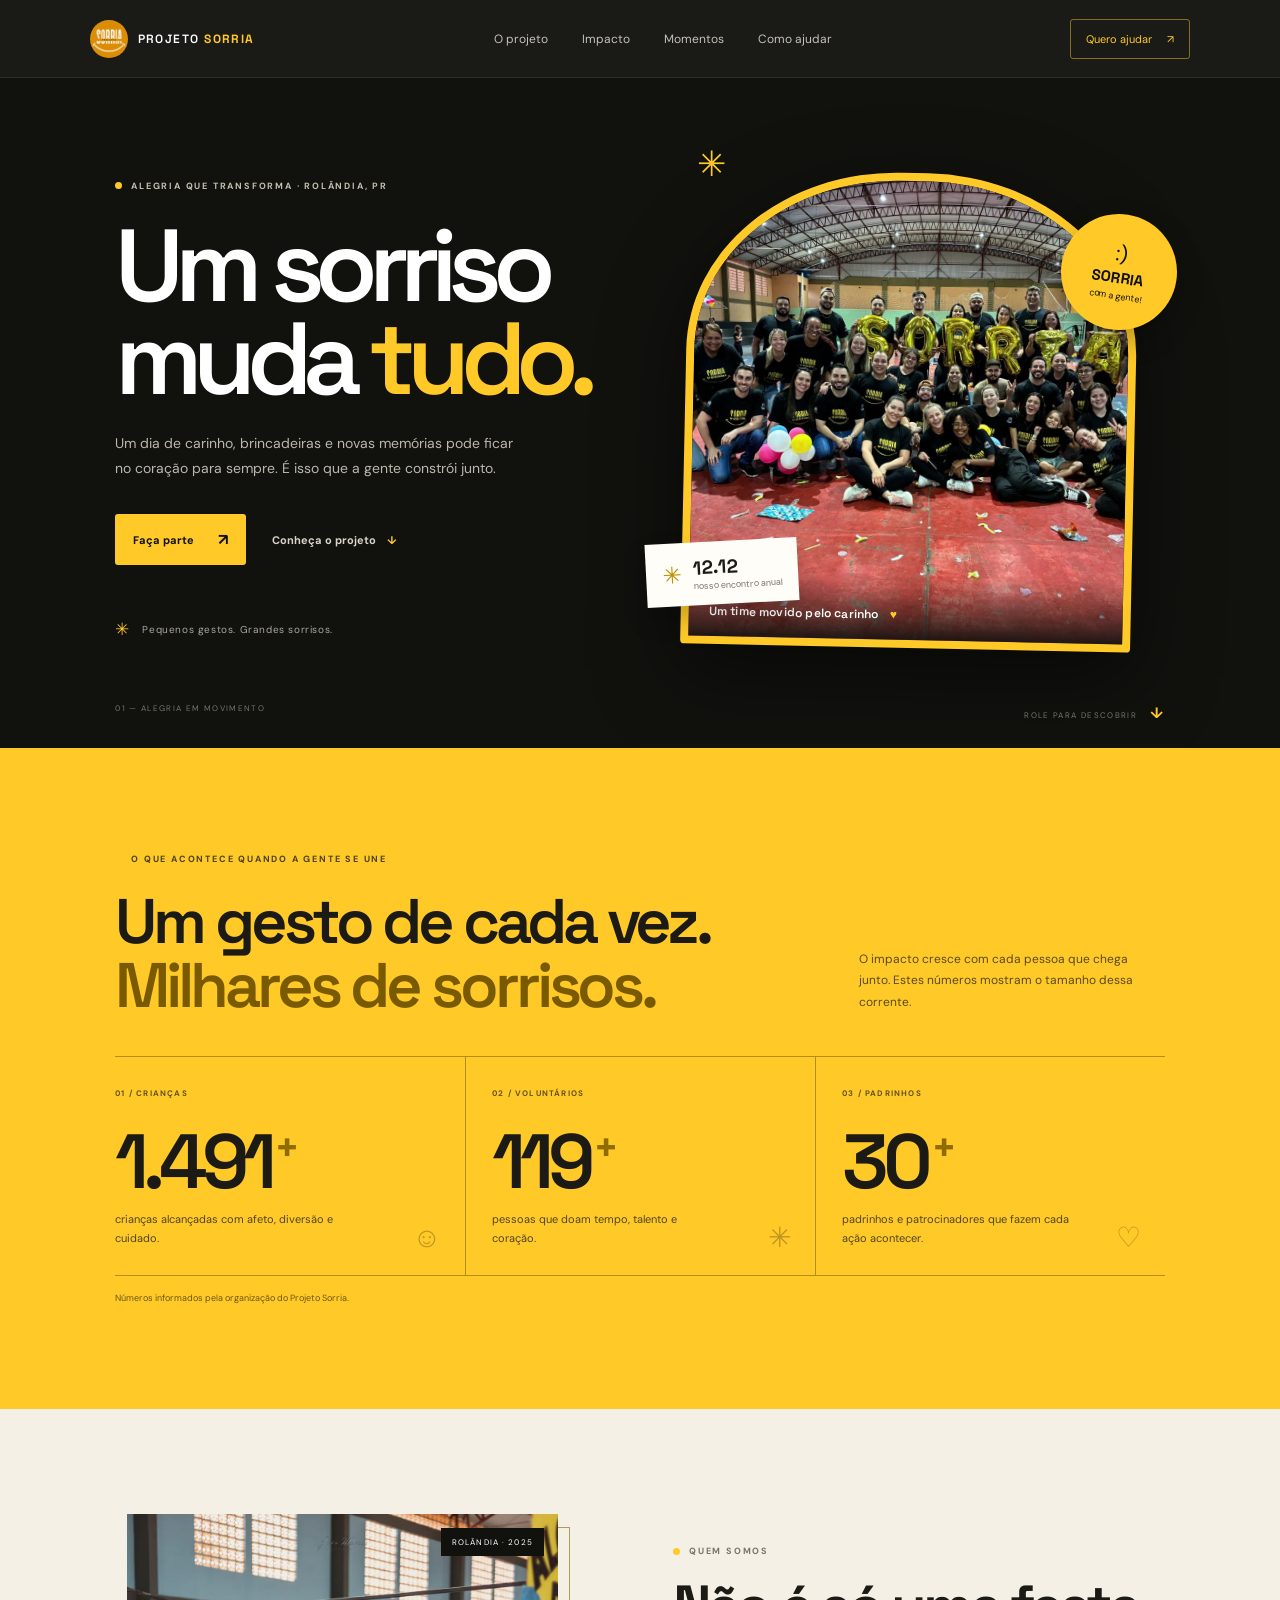
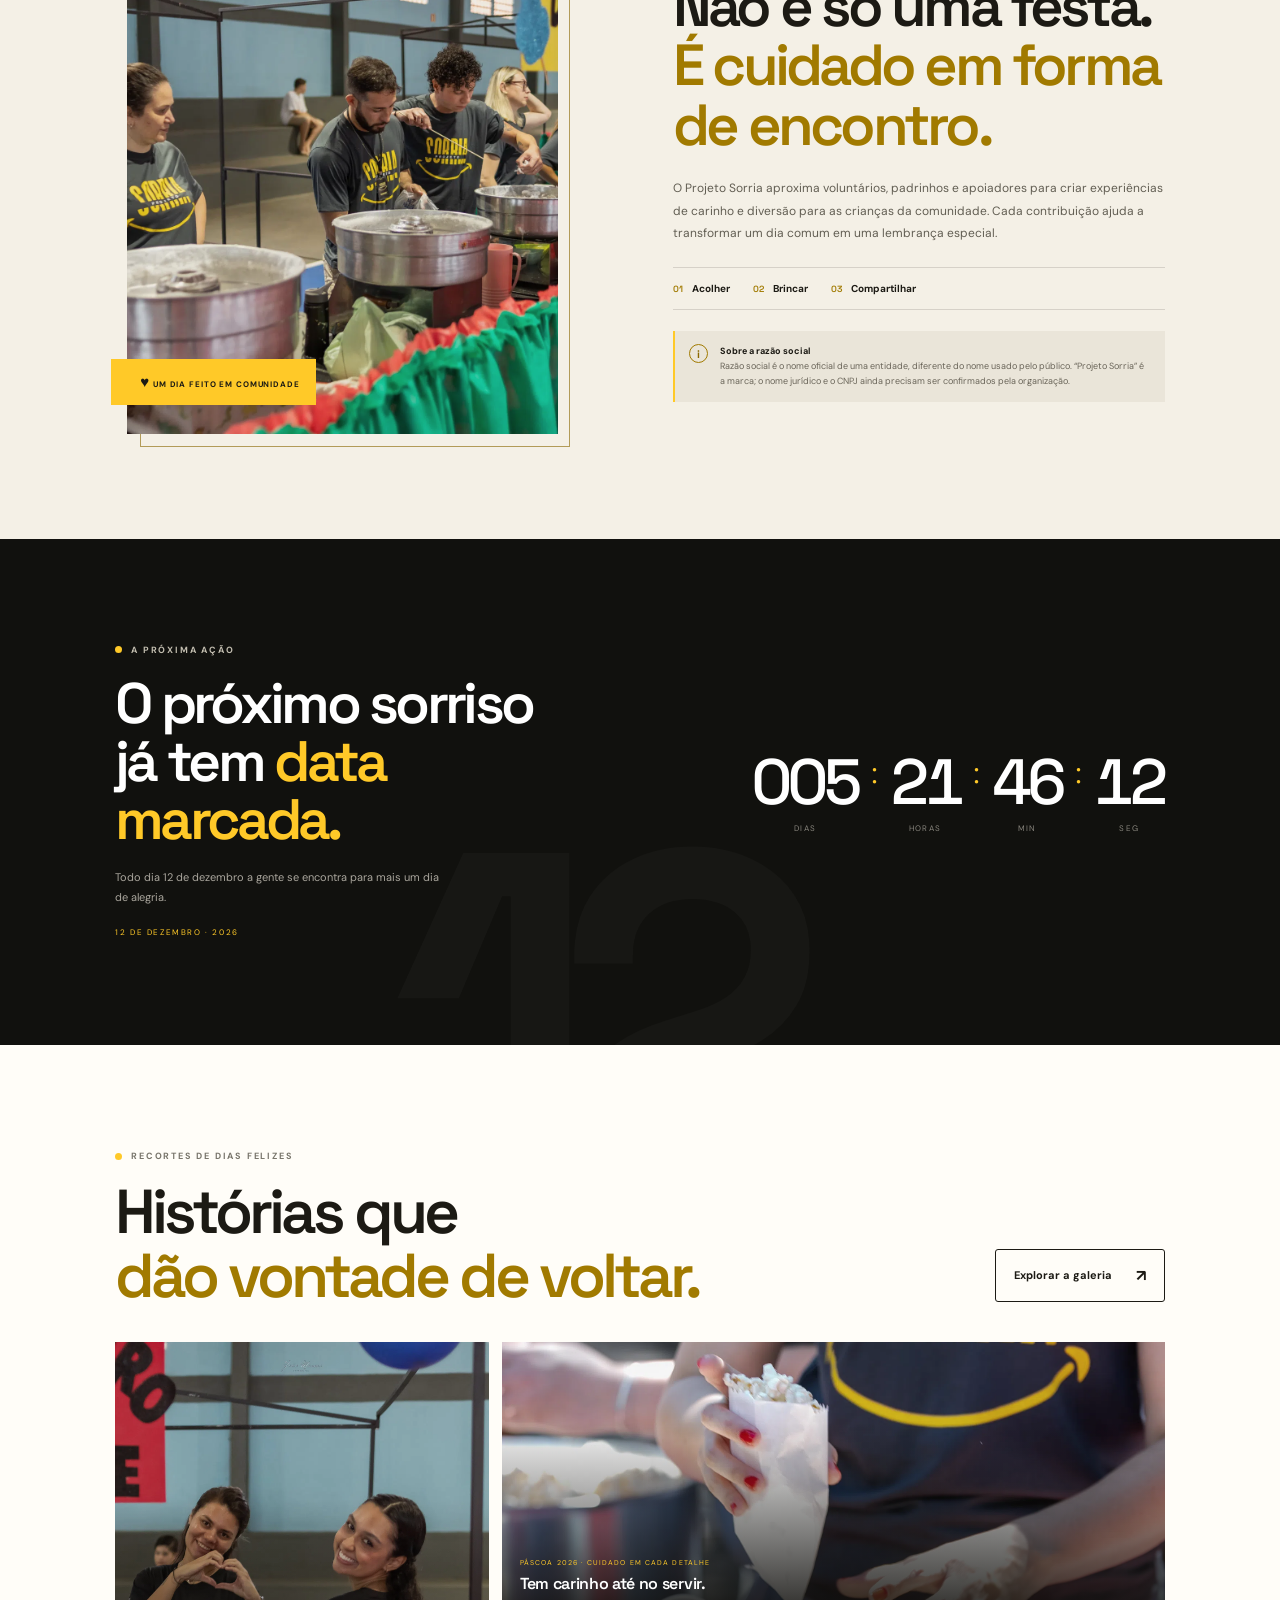
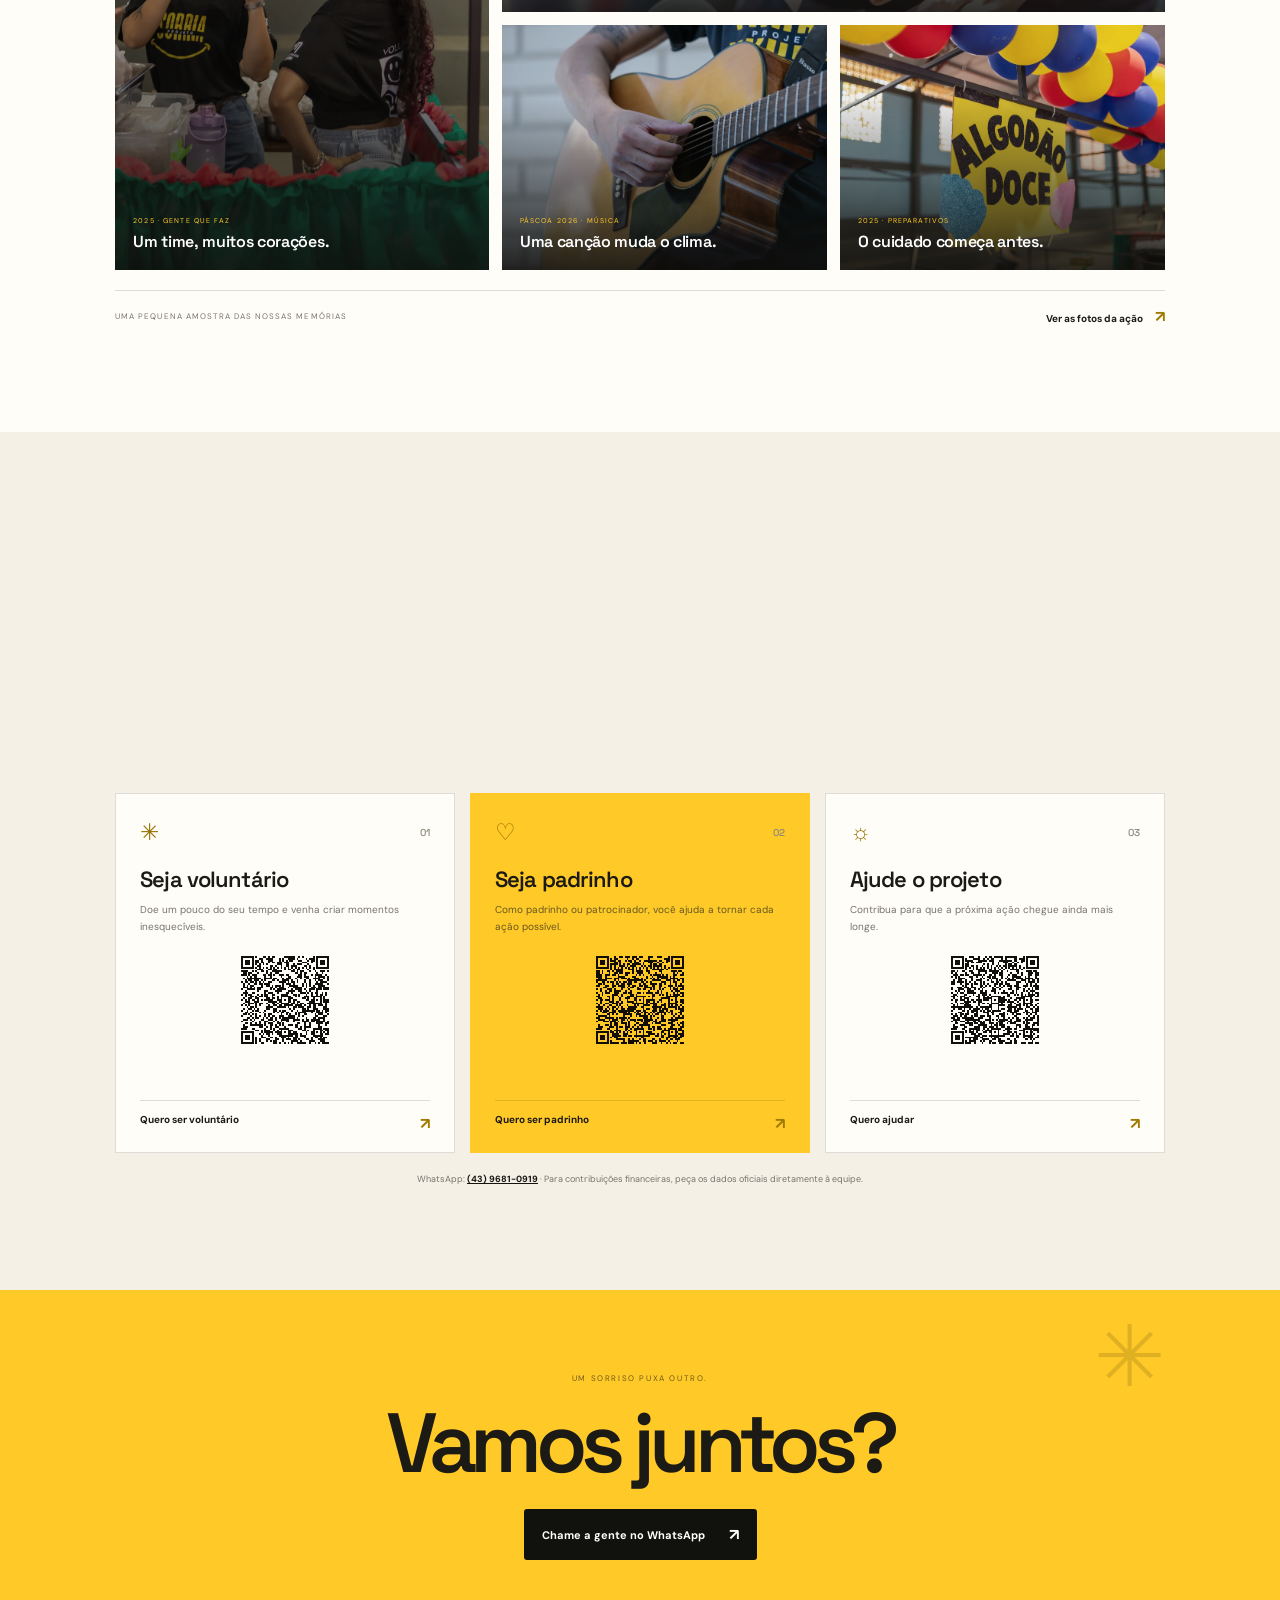
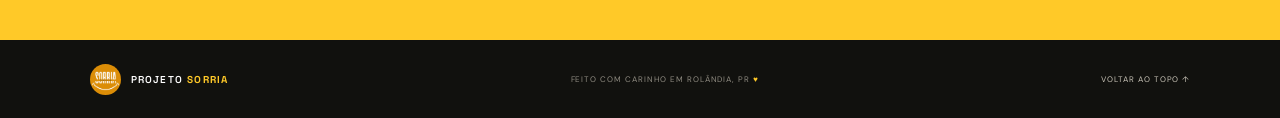
==== index.html @ b4a145c8 "Build Projeto Sorria website and photo gallery" ====
<!doctype html>
<html lang="pt-BR">
<head>
  <meta charset="utf-8">
  <meta name="viewport" content="width=device-width, initial-scale=1">
  <meta name="theme-color" content="#11110e">
  <meta name="description" content="Projeto Sorria: mais de 1.500 crianças alcançadas. Veja nossas ações, conheça o impacto e venha fazer parte.">
  <title>Projeto Sorria — Alegria que transforma</title>
  <link rel="preconnect" href="https://fonts.googleapis.com">
  <link rel="preconnect" href="https://fonts.gstatic.com" crossorigin>
  <link href="https://fonts.googleapis.com/css2?family=DM+Sans:wght@400;500;600;700&family=Space+Grotesk:wght@400;500;600;700&display=swap" rel="stylesheet">
  <link rel="stylesheet" href="styles.css">
</head>
<body class="home-page">
  <div class="scroll-progress" aria-hidden="true"></div>
  <header class="topbar">
    <a class="brand" href="#inicio" aria-label="Projeto Sorria, início"><img src="assets/logo-sorria.png" alt=""><span>PROJETO <b>SORRIA</b></span></a>
    <button class="menu-toggle" aria-expanded="false" aria-label="Abrir menu"><span></span><span></span></button>
    <nav class="nav" aria-label="Navegação principal">
      <a href="#projeto">O projeto</a><a href="#impacto">Impacto</a><a href="#galeria">Momentos</a><a href="#faca-parte">Como ajudar</a>
    </nav>
    <a class="nav-cta" href="#faca-parte">Quero ajudar <span>↗</span></a>
  </header>

  <main>
    <section class="hero" id="inicio">
      <div class="hero-copy" data-reveal>
        <div class="eyebrow"><span class="eyebrow-dot"></span> ALEGRIA QUE TRANSFORMA · ROLÂNDIA, PR</div>
        <h1>Um sorriso<br>muda <span>tudo.</span></h1>
        <p>Um dia de carinho, brincadeiras e novas memórias pode ficar no coração para sempre. É isso que a gente constrói junto.</p>
        <div class="hero-actions"><a class="button button-yellow" href="#faca-parte">Faça parte <span>↗</span></a><a class="text-link light-link" href="#projeto">Conheça o projeto <span>↓</span></a></div>
        <div class="hero-note"><span class="spark">✳</span> Pequenos gestos. Grandes sorrisos.</div>
      </div>
      <div class="hero-visual" data-reveal data-delay="150">
        <div class="hero-photo"><img src="assets/selecionadas/equipe-voluntarios.png" alt="Voluntários do Projeto Sorria reunidos após uma ação"><span class="photo-label">Um time movido pelo carinho <b>♥</b></span></div>
        <div class="photo-sticker"><span>:) </span><b>SORRIA</b><small>com a gente!</small></div>
        <div class="hero-note-card"><span class="mini-spark">✳</span><div><b>12.12</b><small>nosso encontro anual</small></div></div>
        <span class="hero-sun" aria-hidden="true">✳</span>
      </div>
      <div class="hero-bottom"><span>01 — ALEGRIA EM MOVIMENTO</span><span>ROLE PARA DESCOBRIR <b>↓</b></span></div>
    </section>

    <section class="impact section" id="impacto">
      <div class="section-kicker" data-reveal><span class="eyebrow-dot"></span> O QUE ACONTECE QUANDO A GENTE SE UNE</div>
      <div class="impact-intro" data-reveal><h2>Um gesto de cada vez.<br><em>Milhares de sorrisos.</em></h2><p>O impacto cresce com cada pessoa que chega junto. Estes números mostram o tamanho dessa corrente.</p></div>
      <div class="stats-grid">
        <article class="stat-card" data-reveal><span class="stat-index">01 / CRIANÇAS</span><strong><span data-count="1500">1.500</span><i>+</i></strong><p>crianças alcançadas com afeto, diversão e cuidado.</p><span class="stat-mark">☺</span></article>
        <article class="stat-card" data-reveal data-delay="100"><span class="stat-index">02 / VOLUNTÁRIOS</span><strong><span data-count="120">120</span><i>+</i></strong><p>pessoas que doam tempo, talento e coração.</p><span class="stat-mark">✳</span></article>
        <article class="stat-card" data-reveal data-delay="200"><span class="stat-index">03 / PADRINHOS</span><strong><span data-count="30">30</span><i>+</i></strong><p>padrinhos e patrocinadores que fazem cada ação acontecer.</p><span class="stat-mark">♡</span></article>
      </div>
      <p class="numbers-note">Números informados pela organização do Projeto Sorria.</p>
    </section>

    <section class="story section" id="projeto">
      <div class="story-image" data-reveal>
        <img src="assets/selecionadas/2025/IMG_0066.webp" alt="Voluntários servindo alimentos durante uma ação do Projeto Sorria">
        <span class="image-tag"><b>♥</b> UM DIA FEITO EM COMUNIDADE</span>
        <span class="story-image-index">ROLÂNDIA · 2025</span>
      </div>
      <div class="story-copy" data-reveal data-delay="120">
        <div class="eyebrow"><span class="eyebrow-dot"></span> QUEM SOMOS</div>
        <h2>Não é só uma festa.<br><em>É cuidado em forma de encontro.</em></h2>
        <p>O Projeto Sorria aproxima voluntários, padrinhos e apoiadores para criar experiências de carinho e diversão para as crianças da comunidade. Cada contribuição ajuda a transformar um dia comum em uma lembrança especial.</p>
        <div class="story-principles"><span><b>01</b> Acolher</span><span><b>02</b> Brincar</span><span><b>03</b> Compartilhar</span></div>
        <div class="legal-note"><span class="legal-icon">i</span><p><b>Sobre a razão social</b><br>Razão social é o nome oficial de uma entidade, diferente do nome usado pelo público. “Projeto Sorria” é a marca; o nome jurídico e o CNPJ ainda precisam ser confirmados pela organização.</p></div>
      </div>
    </section>

    <section class="countdown section" aria-labelledby="countdown-title">
      <div class="countdown-decoration" aria-hidden="true">12</div>
      <div class="countdown-copy" data-reveal><div class="eyebrow"><span class="eyebrow-dot"></span> A PRÓXIMA AÇÃO</div><h2 id="countdown-title">O próximo sorriso<br>já tem <em>data marcada.</em></h2><p>Todo dia 12 de dezembro a gente se encontra para mais um dia de alegria.</p><span class="countdown-year" id="event-label">12 DE DEZEMBRO</span></div>
      <div class="timer" data-reveal data-delay="120" aria-label="Contagem regressiva para 12 de dezembro"><div><strong id="days">000</strong><span>DIAS</span></div><i>:</i><div><strong id="hours">00</strong><span>HORAS</span></div><i>:</i><div><strong id="minutes">00</strong><span>MIN</span></div><i>:</i><div><strong id="seconds">00</strong><span>SEG</span></div></div>
    </section>

    <section class="gallery section" id="galeria">
      <div class="gallery-heading" data-reveal><div><div class="eyebrow"><span class="eyebrow-dot"></span> RECORTES DE DIAS FELIZES</div><h2>Histórias que<br><em>dão vontade de voltar.</em></h2></div><a class="button button-outline" href="fotos.html">Explorar a galeria <span>↗</span></a></div>
      <div class="gallery-grid">
        <figure class="gallery-card gallery-card-tall" data-reveal><img src="assets/selecionadas/2025/IMG_0085.webp" alt="Voluntárias do Projeto Sorria durante uma ação em 2025" loading="lazy"><figcaption><span>2025 · GENTE QUE FAZ</span><b>Um time, muitos corações.</b></figcaption></figure>
        <figure class="gallery-card gallery-card-wide" data-reveal data-delay="80"><img src="assets/selecionadas/2026/IMG_9598.webp" alt="Preparação de bebidas para compartilhar com as crianças" loading="lazy"><figcaption><span>PÁSCOA 2026 · CUIDADO EM CADA DETALHE</span><b>Tem carinho até no servir.</b></figcaption></figure>
        <figure class="gallery-card" data-reveal data-delay="140"><img src="assets/selecionadas/2026/IMG_9636.webp" alt="Detalhe de um violão durante atividade musical" loading="lazy"><figcaption><span>PÁSCOA 2026 · MÚSICA</span><b>Uma canção muda o clima.</b></figcaption></figure>
        <figure class="gallery-card" data-reveal data-delay="200"><img src="assets/selecionadas/2025/IMG_0028.webp" alt="Decoração colorida preparada para uma festa do Projeto Sorria" loading="lazy"><figcaption><span>2025 · PREPARATIVOS</span><b>O cuidado começa antes.</b></figcaption></figure>
      </div>
      <div class="gallery-bottom" data-reveal><span>UMA PEQUENA AMOSTRA DAS NOSSAS MEMÓRIAS</span><a href="fotos.html">Ver as fotos da ação <b>↗</b></a></div>
    </section>

    <section class="join section" id="faca-parte">
      <div class="join-heading" data-reveal><div class="eyebrow"><span class="eyebrow-dot"></span> TEM LUGAR PARA VOCÊ AQUI</div><h2>Qual vai ser o<br><em>seu jeito de sorrir?</em></h2><p>Leia o QR code ou toque no botão. O WhatsApp abre com uma mensagem pronta para começar a conversa.</p></div>
      <div class="join-cards">
        <article class="join-card" data-reveal><div class="join-card-top"><span class="join-icon">✳</span><span class="join-number">01</span></div><h3>Seja voluntário</h3><p>Doe um pouco do seu tempo e venha criar momentos inesquecíveis.</p><img class="qr" src="assets/qr-voluntario.svg" alt="QR code para conversar sobre voluntariado"><a class="join-link" href="https://wa.me/554396810919?text=Ol%C3%A1%2C%20Projeto%20Sorria!%20Quero%20saber%20como%20posso%20ser%20volunt%C3%A1rio(a)." target="_blank" rel="noreferrer">Quero ser voluntário <span>↗</span></a></article>
        <article class="join-card featured" data-reveal data-delay="100"><div class="join-card-top"><span class="join-icon">♡</span><span class="join-number">02</span></div><h3>Seja padrinho</h3><p>Como padrinho ou patrocinador, você ajuda a tornar cada ação possível.</p><img class="qr" src="assets/qr-padrinho.svg" alt="QR code para conversar sobre apadrinhamento"><a class="join-link" href="https://wa.me/554396810919?text=Ol%C3%A1%2C%20Projeto%20Sorria!%20Tenho%20interesse%20em%20ser%20padrinho%2Fpatrocinador.%20Como%20funciona%3F" target="_blank" rel="noreferrer">Quero ser padrinho <span>↗</span></a></article>
        <article class="join-card" data-reveal data-delay="200"><div class="join-card-top"><span class="join-icon">☼</span><span class="join-number">03</span></div><h3>Ajude o projeto</h3><p>Contribua para que a próxima ação chegue ainda mais longe.</p><img class="qr" src="assets/qr-ajuda.svg" alt="QR code para conversar sobre apoio ao projeto"><a class="join-link" href="https://wa.me/554396810919?text=Ol%C3%A1%2C%20Projeto%20Sorria!%20Quero%20ajudar%20o%20projeto.%20Quais%20formas%20de%20contribuir%20est%C3%A3o%20dispon%C3%ADveis%3F" target="_blank" rel="noreferrer">Quero ajudar <span>↗</span></a></article>
      </div>
      <p class="phone-note" data-reveal>WhatsApp: <a href="https://wa.me/554396810919" target="_blank" rel="noreferrer">(43) 9681-0919</a> · Para contribuições financeiras, peça os dados oficiais diretamente à equipe.</p>
    </section>

    <section class="final-cta" data-reveal><span>UM SORRISO PUXA OUTRO.</span><h2>Vamos juntos?</h2><a class="button button-dark" href="https://wa.me/554396810919?text=Ol%C3%A1%2C%20Projeto%20Sorria!%20Quero%20conhecer%20o%20projeto%20e%20saber%20como%20posso%20ajudar." target="_blank" rel="noreferrer">Chame a gente no WhatsApp <span>↗</span></a><div class="final-flower" aria-hidden="true">✳</div></section>
  </main>

  <footer class="footer"><a class="brand" href="#inicio"><img src="assets/logo-sorria.png" alt=""><span>PROJETO <b>SORRIA</b></span></a><span>FEITO COM CARINHO EM ROLÂNDIA, PR <b>♥</b></span><a href="#inicio">VOLTAR AO TOPO ↑</a></footer>
  <script src="script.js"></script>
</body>
</html>
---- styles.css ----
:root{--black:#11110e;--ink:#1c1a14;--yellow:#ffc928;--cream:#f4f0e6;--paper:#fffdf8;--muted:#78756b;--line:rgba(255,255,255,.14);--dark-line:rgba(28,26,20,.14);--display:'Space Grotesk',sans-serif;--body:'DM Sans',sans-serif}
*{box-sizing:border-box}html{scroll-behavior:smooth;scroll-padding-top:90px}body{margin:0;background:var(--cream);color:var(--ink);font-family:var(--body);-webkit-font-smoothing:antialiased}body,button,input{font-family:var(--body)}a{color:inherit;text-decoration:none}img{display:block;max-width:100%}button{color:inherit}::selection{background:var(--yellow);color:var(--black)}
.scroll-progress{position:fixed;z-index:100;top:0;left:0;width:0;height:3px;background:var(--yellow);transform-origin:left;pointer-events:none}
.topbar{height:78px;padding:0 7vw;display:flex;align-items:center;justify-content:space-between;background:rgba(17,17,14,.96);color:#fff;position:sticky;top:0;z-index:50;border-bottom:1px solid rgba(255,255,255,.08);backdrop-filter:blur(14px)}
.brand{display:inline-flex;align-items:center;gap:10px;font:600 12px var(--display);letter-spacing:.12em;white-space:nowrap}.brand img{width:38px;height:38px;object-fit:cover;border-radius:50%}.brand b{color:var(--yellow)}
.nav{display:flex;gap:34px;color:#c5c1b7;font-size:12px}.nav a{transition:color .2s}.nav a:hover,.nav a[aria-current=page]{color:var(--yellow)}.nav-cta{font-size:11px;color:var(--yellow);border:1px solid rgba(255,201,40,.48);padding:12px 15px;border-radius:3px}.nav-cta span{margin-left:12px}.menu-toggle{display:none}
.eyebrow,.section-kicker{font-size:9px;letter-spacing:.2em;font-weight:700;color:var(--muted);display:flex;align-items:center;gap:9px}.eyebrow-dot{width:7px;height:7px;background:var(--yellow);border-radius:50%;display:inline-block;flex:none}
.hero{min-height:670px;background:var(--black);color:#fff;padding:74px 9vw 80px;display:grid;grid-template-columns:1fr 1fr;gap:7vw;position:relative;overflow:hidden}.hero-copy{z-index:2;align-self:center;max-width:510px}.hero .eyebrow,.countdown .eyebrow,.photos-hero .eyebrow{color:#c3beb0}.hero h1{font:600 clamp(66px,8vw,112px)/.91 var(--display);letter-spacing:-.09em;margin:27px 0 26px}.hero h1 span,.section h2 em,.gallery-heading h2 em,.join-heading h2 em,.collection-top h2 em,.photos-intro h1 em{font-style:normal;color:var(--yellow)}.hero-copy>p{max-width:405px;color:#bbb7ad;font-size:14px;line-height:1.8}.hero-actions{display:flex;align-items:center;gap:26px;margin-top:33px}.button{display:inline-flex;align-items:center;justify-content:space-between;gap:24px;padding:15px 18px;font-size:11px;font-weight:700;border-radius:3px;transition:transform .22s,background .22s,color .22s,border-color .22s}.button:hover{transform:translateY(-3px)}.button-yellow{background:var(--yellow);color:var(--black)}.button-yellow:hover{background:#ffda6a}.button span{font-size:16px}.text-link{font-size:11px;font-weight:700}.text-link span{padding-left:8px;color:var(--yellow)}.light-link{color:#d8d4ca}.hero-note{margin-top:53px;color:#aaa69b;font-size:10px;letter-spacing:.06em}.spark{font-size:17px;color:var(--yellow);vertical-align:-2px;margin-right:9px}
.hero-visual{position:relative;min-height:475px;align-self:center;margin-right:15px}.hero-photo{position:absolute;inset:0 15px 0 0;border:8px solid var(--yellow);border-radius:47% 47% 4px 4px/38% 38% 4px 4px;overflow:hidden;transform:rotate(1.2deg);background:#28261f;box-shadow:0 25px 80px #0008}.hero-photo img{height:100%;width:100%;object-fit:cover;object-position:center 43%;filter:saturate(.94)}.photo-label{position:absolute;left:0;right:0;bottom:0;padding:32px 20px 17px;background:linear-gradient(transparent,#11110eed);font:600 12px var(--display);letter-spacing:.015em}.photo-label b{color:var(--yellow);margin-left:8px}.photo-sticker{position:absolute;right:-27px;top:41px;width:116px;height:116px;border-radius:50%;background:var(--yellow);color:var(--black);display:flex;flex-direction:column;align-items:center;justify-content:center;line-height:1;transform:rotate(9deg);box-shadow:0 12px 28px #0004}.photo-sticker span{font-size:21px}.photo-sticker b{font:700 15px var(--display);letter-spacing:.03em;margin-top:3px}.photo-sticker small{font-size:9px;margin-top:5px}.hero-note-card{position:absolute;left:-39px;bottom:44px;display:flex;align-items:center;gap:12px;background:var(--paper);color:var(--ink);padding:13px 16px;box-shadow:0 12px 24px #0003;transform:rotate(-3deg)}.mini-spark{font-size:23px;color:#bd9000}.hero-note-card div{display:flex;flex-direction:column}.hero-note-card b{font:700 19px var(--display)}.hero-note-card small{font-size:9px;color:var(--muted)}.hero-sun{position:absolute;top:-32px;left:12px;color:var(--yellow);font-size:35px;animation:slow-spin 28s linear infinite}.hero-bottom{position:absolute;bottom:25px;left:9vw;right:9vw;display:flex;justify-content:space-between;color:#77746c;font-size:8px;letter-spacing:.17em}.hero-bottom b{color:var(--yellow);font-size:15px;margin-left:10px}
.section{padding:105px 9vw}.impact{background:var(--yellow);position:relative;overflow:hidden}.section-kicker{color:#4e411d}.impact-intro{display:flex;align-items:flex-end;justify-content:space-between;gap:40px;margin:24px 0 38px}.impact-intro h2,.section h2,.gallery-heading h2,.join-heading h2,.collection-top h2{font:600 clamp(38px,5vw,63px)/1.02 var(--display);letter-spacing:-.065em;margin:0}.impact-intro h2 em{font-style:normal;color:#795a00}.impact-intro>p{max-width:280px;font-size:12px;line-height:1.8;color:#5a4a1f;margin:0 2vw 4px 0}
.stats-grid{display:grid;grid-template-columns:repeat(3,1fr);border-top:1px solid rgba(20,18,12,.32);border-bottom:1px solid rgba(20,18,12,.32)}.stat-card{position:relative;min-height:218px;padding:23px 24px 24px 0;overflow:hidden}.stat-card+.stat-card{border-left:1px solid rgba(20,18,12,.32);padding-left:26px}.stat-index{font-size:8px;letter-spacing:.15em;font-weight:700;color:#64531d}.stat-card strong{display:flex;align-items:flex-start;font:600 clamp(53px,6vw,82px)/.95 var(--display);letter-spacing:-.08em;margin-top:24px}.stat-card strong i{font-style:normal;color:#8f6c00;font-size:.55em;margin:2px 0 0 4px}.stat-card p{max-width:230px;font-size:11px;line-height:1.7;color:#51451f;margin:13px 0 0}.stat-mark{position:absolute;right:24px;bottom:19px;font-size:28px;color:rgba(25,22,12,.28)}.numbers-note{font-size:9px;color:#6b5719;margin:16px 0 0}
.story{display:grid;grid-template-columns:.9fr 1fr;align-items:center;gap:9vw;background:var(--cream)}.story-image{height:520px;position:relative;margin-left:12px}.story-image:before{content:'';position:absolute;inset:13px -12px -13px 13px;border:1px solid #b29b58;z-index:0}.story-image img{width:100%;height:100%;object-fit:cover;position:relative;z-index:1;filter:saturate(.86)}.image-tag{position:absolute;z-index:2;left:-16px;bottom:29px;background:var(--yellow);padding:13px 16px;font-size:8px;font-weight:700;letter-spacing:.11em}.image-tag b{margin-left:13px;font-size:15px}.story-image-index{position:absolute;right:14px;top:14px;z-index:2;background:var(--black);color:#fff;padding:9px 11px;font-size:8px;letter-spacing:.14em}.story-copy .eyebrow{margin-bottom:20px}.story-copy h2{font-size:clamp(37px,4.6vw,58px)}.story-copy h2 em{color:#a17a00}.story-copy>p{max-width:495px;font-size:12px;line-height:1.9;color:#625e53;margin:22px 0}.story-principles{display:flex;gap:23px;padding:14px 0;border-top:1px solid var(--dark-line);border-bottom:1px solid var(--dark-line);font-size:10px;font-weight:700}.story-principles span{white-space:nowrap}.story-principles b{color:#a17a00;font:600 9px var(--display);margin-right:7px}.legal-note{display:flex;gap:12px;margin-top:21px;padding:13px 14px;background:#eae5d9;border-left:2px solid var(--yellow)}.legal-icon{width:19px;height:19px;border:1px solid #a17a00;border-radius:50%;display:grid;place-items:center;flex:none;font:700 11px var(--display);color:#8b6800}.legal-note p{font-size:9px;line-height:1.65;color:#6a6559;margin:0}.legal-note b{color:var(--ink)}
.countdown{background:var(--black);color:#fff;display:flex;align-items:center;justify-content:space-between;gap:50px;position:relative;overflow:hidden}.countdown-copy{z-index:1;max-width:475px}.countdown .eyebrow{margin-bottom:19px}.countdown h2{font-size:clamp(37px,4.5vw,57px)}.countdown h2 em{color:var(--yellow)}.countdown-copy>p{max-width:330px;color:#aaa69d;font-size:11px;line-height:1.8;margin:19px 0 12px}.countdown-year{font-size:8px;letter-spacing:.2em;color:var(--yellow)}.countdown-decoration{position:absolute;right:39%;bottom:-155px;color:rgba(255,255,255,.025);font:700 460px/.8 var(--display);letter-spacing:-.1em}.timer{z-index:1;display:flex;align-items:flex-start;gap:12px;white-space:nowrap}.timer>div{display:flex;flex-direction:column;align-items:center;gap:9px}.timer strong{font:500 clamp(36px,5vw,64px)/1 var(--display);letter-spacing:-.07em;min-width:70px;text-align:center;font-variant-numeric:tabular-nums}.timer span{font-size:8px;letter-spacing:.18em;color:#88857d}.timer i{font:300 30px var(--display);color:var(--yellow);font-style:normal;margin-top:3px}
.gallery{background:var(--paper)}.gallery-heading{display:flex;justify-content:space-between;align-items:flex-end;gap:25px;margin-bottom:35px}.gallery-heading .eyebrow,.collection-top .eyebrow{margin-bottom:18px}.gallery-heading h2{font-size:clamp(40px,5vw,62px)}.gallery-heading h2 em{color:#a17a00}.button-outline{border:1px solid var(--ink);align-self:flex-end;margin-bottom:5px}.button-outline:hover{background:var(--black);color:#fff}.gallery-grid{display:grid;grid-template-columns:1.15fr 1fr 1fr;grid-template-rows:270px 245px;gap:13px}.gallery-card{position:relative;overflow:hidden;background:#25231d;margin:0;min-height:0}.gallery-card-tall{grid-row:span 2}.gallery-card-wide{grid-column:span 2}.gallery-card img{width:100%;height:100%;object-fit:cover;transition:transform .7s cubic-bezier(.2,.75,.25,1),filter .5s;filter:saturate(.85)}.gallery-card:hover img{transform:scale(1.055);filter:saturate(1.08)}.gallery-card:after{content:'';position:absolute;inset:30% 0 0;background:linear-gradient(transparent,rgba(15,14,11,.86));pointer-events:none}.gallery-card figcaption{position:absolute;z-index:1;bottom:0;left:0;right:0;padding:18px;color:#fff;display:flex;flex-direction:column;gap:6px}.gallery-card figcaption span{font-size:7px;letter-spacing:.16em;color:var(--yellow)}.gallery-card figcaption b{font:600 16px var(--display);letter-spacing:-.02em}.gallery-bottom{margin-top:20px;padding-top:15px;border-top:1px solid var(--dark-line);display:flex;justify-content:space-between;align-items:center;font-size:8px;letter-spacing:.13em;color:var(--muted)}.gallery-bottom>a{font-size:10px;font-weight:700;letter-spacing:normal;color:var(--ink)}.gallery-bottom b{font-size:16px;color:#a17a00;margin-left:10px}
.join{background:var(--cream)}.join-heading{text-align:center;margin:0 auto 45px}.join-heading .eyebrow{justify-content:center;margin-bottom:17px}.join-heading h2{font-size:clamp(42px,5vw,62px)}.join-heading h2 em{color:#a17a00}.join-heading>p{max-width:435px;font-size:11px;line-height:1.8;color:#77746b;margin:16px auto 0}.join-cards{display:grid;grid-template-columns:repeat(3,1fr);gap:15px}.join-card{background:var(--paper);border:1px solid var(--dark-line);padding:23px 24px 18px;min-height:360px;display:flex;flex-direction:column;transition:transform .3s,box-shadow .3s}.join-card:hover{transform:translateY(-5px);box-shadow:0 16px 35px #211c1012}.join-card.featured{background:var(--yellow);border-color:var(--yellow)}.join-card-top{display:flex;justify-content:space-between;align-items:center}.join-icon{font-size:23px;color:#967300}.join-number{font:500 10px var(--display);color:#8d887b}.join-card h3{font:600 22px var(--display);letter-spacing:-.04em;margin:18px 0 8px}.join-card>p{font-size:10px;line-height:1.7;color:#77746b;min-height:35px;margin:0}.join-card.featured>p{color:#665820}.qr{width:102px;height:102px;object-fit:contain;margin:13px auto 12px;mix-blend-mode:multiply}.join-link{border-top:1px solid var(--dark-line);margin-top:auto;padding-top:12px;font-size:10px;font-weight:700;display:flex;justify-content:space-between}.join-link span{font-size:16px;color:#a17a00}.phone-note{text-align:center;margin:20px 0 0;font-size:9px;color:#77746b}.phone-note a{font-weight:700;color:#15140f;text-decoration:underline}
.final-cta{background:var(--yellow);text-align:center;padding:75px 20px 80px;position:relative;overflow:hidden}.final-cta>span{font-size:8px;letter-spacing:.2em;color:#705b17}.final-cta h2{font:600 clamp(51px,8vw,84px)/1 var(--display);letter-spacing:-.075em;margin:15px 0 24px}.button-dark{background:var(--black);color:#fff}.button-dark:hover{background:#312d20}.final-flower{position:absolute;right:9%;top:12px;font-size:85px;color:rgba(0,0,0,.12);animation:slow-spin 35s linear infinite}
.footer{min-height:78px;background:var(--black);color:#8f8b81;display:flex;justify-content:space-between;align-items:center;padding:20px 7vw;font-size:8px;letter-spacing:.12em}.footer .brand{color:#fff;font-size:10px}.footer .brand img{width:31px;height:31px}.footer>span b{color:var(--yellow)}.footer>a:last-child{color:#c7c2b6;font-size:8px}
.js-motion [data-reveal]{opacity:0;transform:translateY(26px);transition:opacity .7s ease,transform .7s cubic-bezier(.2,.7,.2,1);transition-delay:var(--delay,0ms)}.js-motion [data-reveal].is-visible{opacity:1;transform:translateY(0)}.home-page .hero-visual[data-reveal]{transform:translateY(20px) scale(.985)}.home-page .hero-visual[data-reveal].is-visible{transform:translateY(0) scale(1)}
@keyframes slow-spin{to{transform:rotate(360deg)}}
.photos-hero{background:var(--black);color:#fff;padding:73px 9vw 27px;position:relative;overflow:hidden}.photos-hero:after{content:'☺';position:absolute;right:12vw;top:15px;font:400 280px/.9 var(--display);color:rgba(255,201,40,.055);transform:rotate(-12deg)}.photos-hero-inner{position:relative;z-index:1;display:grid;grid-template-columns:1fr 225px;align-items:center;gap:7vw;max-width:1240px;margin:0 auto}.photos-intro{max-width:690px}.back-link{display:inline-flex;gap:9px;align-items:center;font-size:8px;letter-spacing:.16em;color:#99958a;margin-bottom:28px}.back-link span{font-size:15px;color:var(--yellow)}.photos-intro .eyebrow{margin-bottom:18px}.photos-intro h1{font:600 clamp(52px,7vw,86px)/.98 var(--display);letter-spacing:-.08em;margin:0}.photos-intro h1 em{color:var(--yellow)}.photos-intro>p{max-width:480px;color:#aaa69d;font-size:12px;line-height:1.8;margin:19px 0 0}.photos-count-card{position:relative;background:var(--yellow);color:var(--black);padding:22px 21px 17px;min-height:195px;display:flex;flex-direction:column;justify-content:center;transform:rotate(2deg);box-shadow:12px 14px 0 rgba(255,255,255,.07)}.count-spark{position:absolute;top:14px;right:17px;font-size:21px}.photos-count-card strong{font:600 57px/.9 var(--display);letter-spacing:-.08em}.photos-count-card>small{font-size:8px;font-weight:700;letter-spacing:.16em;margin-top:8px}.count-card-line{height:1px;background:rgba(0,0,0,.22);margin:17px 0 12px}.count-card-foot{font-size:8px;letter-spacing:.13em}.count-card-foot b{margin:0 6px}.photos-hero-bottom{display:flex;justify-content:space-between;margin:56px auto 0;max-width:1240px;color:#77746b;font-size:8px;letter-spacing:.15em}
.photo-collection{padding-top:80px}.collection-top{display:flex;align-items:flex-end;justify-content:space-between;gap:30px}.collection-top h2{font-size:clamp(37px,4.8vw,59px)}.collection-top h2 em{color:#a17a00}.collection-top>p{max-width:310px;font-size:10px;line-height:1.8;color:var(--muted);margin:0 1vw 4px 0}.photo-tools{display:flex;justify-content:space-between;align-items:center;gap:20px;margin-top:39px;padding:12px 0;border-top:1px solid var(--dark-line);border-bottom:1px solid var(--dark-line)}.filter-group{display:flex;gap:7px}.filter-button{border:1px solid transparent;background:transparent;padding:10px 14px;font-size:9px;font-weight:700;cursor:pointer;transition:background .2s,color .2s,border-color .2s}.filter-button:hover{border-color:var(--dark-line)}.filter-button.active{background:var(--black);color:#fff}.filter-button span{margin-left:6px;color:var(--yellow)}.photo-search{display:flex;align-items:center;gap:8px;width:190px;border-bottom:1px solid #aaa69b;padding:7px 1px}.photo-search>span{font:24px var(--display);color:#9b7800;line-height:.7}.photo-search input{width:100%;border:0;outline:0;background:transparent;font-size:10px;color:var(--ink)}.photo-search input::placeholder{color:#89857b}.photo-results{font-size:8px;letter-spacing:.1em;color:#89857b;margin:17px 0}.photo-grid{display:grid;grid-template-columns:repeat(4,minmax(0,1fr));gap:12px}.photo-tile{position:relative;overflow:hidden;margin:0;background:#201e19;aspect-ratio:1/1.08;cursor:zoom-in;isolation:isolate}.photo-tile:nth-child(7n+2),.photo-tile:nth-child(7n+5){aspect-ratio:1/1.25}.photo-tile img{width:100%;height:100%;object-fit:cover;transition:transform .55s cubic-bezier(.2,.7,.2,1),filter .45s;filter:saturate(.83)}.photo-tile:hover img{transform:scale(1.055);filter:saturate(1.05)}.photo-tile:after{content:'';position:absolute;z-index:1;inset:50% 0 0;background:linear-gradient(transparent,rgba(15,14,11,.78));pointer-events:none}.photo-tile figcaption{position:absolute;z-index:2;left:0;right:0;bottom:0;display:flex;justify-content:space-between;align-items:flex-end;gap:10px;padding:13px;color:#fff}.photo-tile figcaption span:first-child{font-size:8px;font-weight:700;letter-spacing:.12em}.photo-tile figcaption span:last-child{font-size:17px;color:var(--yellow)}.empty-state{padding:60px 15px;text-align:center;color:var(--muted)}.empty-state>span{font-size:35px;color:#b38a00}.empty-state p{font-size:12px}.photo-end-note{display:flex;justify-content:space-between;align-items:center;gap:20px;margin-top:55px;padding:23px 25px;background:var(--yellow)}.photo-end-note>span{font-size:25px}.photo-end-note p{font-size:10px;line-height:1.65;margin:0 auto 0 0}.photo-end-note a{font-size:10px;font-weight:700;white-space:nowrap}.photo-end-note a span{font-size:16px;margin-left:9px}.photo-lightbox{width:min(94vw,1050px);max-width:none;max-height:92vh;border:0;padding:42px 55px 25px;background:#151410;color:#fff;overflow:visible}.photo-lightbox::backdrop{background:rgba(7,7,6,.91);backdrop-filter:blur(6px)}.photo-lightbox figure{margin:0;height:min(76vh,760px);display:flex;flex-direction:column;align-items:center;justify-content:center;gap:15px}.photo-lightbox figure img{max-height:calc(100% - 30px);max-width:100%;object-fit:contain}.photo-lightbox figcaption{font-size:9px;letter-spacing:.14em;color:#c7c2b6}.lightbox-close,.lightbox-arrow{position:absolute;border:0;color:#fff;background:rgba(255,255,255,.1);cursor:pointer;transition:background .2s,color .2s}.lightbox-close:hover,.lightbox-arrow:hover{background:var(--yellow);color:var(--black)}.lightbox-close{right:15px;top:10px;width:34px;height:34px;font-size:24px}.lightbox-arrow{top:50%;width:39px;height:48px;font-size:20px}.lightbox-prev{left:7px}.lightbox-next{right:7px}
@media(max-width:950px){.topbar{padding:0 5vw}.nav{gap:19px}.hero{padding-left:7vw;padding-right:7vw;gap:5vw}.hero-bottom{left:7vw;right:7vw}.section{padding-left:7vw;padding-right:7vw}.story{gap:6vw}.story-image{height:455px}.timer{gap:6px}.timer strong{min-width:55px}.gallery-grid{grid-template-rows:230px 210px}.photos-hero{padding-left:7vw;padding-right:7vw}}
@media(max-width:700px){html{scroll-padding-top:72px}.topbar{height:68px;padding:0 6vw}.brand{font-size:10px}.brand img{width:33px;height:33px}.menu-toggle{display:flex;width:34px;height:34px;margin-left:auto;margin-right:13px;padding:8px 5px;flex-direction:column;justify-content:center;gap:5px;background:none;border:0}.menu-toggle span{height:2px;width:21px;background:var(--yellow);transition:transform .2s}.menu-toggle[aria-expanded=true] span:first-child{transform:translateY(3.5px) rotate(45deg)}.menu-toggle[aria-expanded=true] span:last-child{transform:translateY(-3.5px) rotate(-45deg)}.nav{display:none;position:absolute;z-index:60;top:67px;left:0;right:0;padding:21px 7vw 24px;background:#1a1915;flex-direction:column;gap:17px}.nav.open{display:flex}.nav a{font-size:13px}.nav-cta{padding:10px 11px;font-size:9px}.nav-cta span{margin-left:6px}.hero{display:flex;flex-direction:column;gap:0;padding:62px 7vw 74px;min-height:auto}.hero-copy{padding:0}.hero .eyebrow{font-size:8px}.hero h1{font-size:clamp(57px,15vw,88px);margin:24px 0 19px}.hero-copy>p{font-size:12px;max-width:340px}.hero-actions{gap:18px;margin-top:25px}.button{padding:14px 15px;font-size:10px}.hero-note{margin-top:26px}.hero-visual{height:355px;min-height:355px;width:calc(100% - 17px);margin:36px 12px 0 4px}.hero-photo{inset:0 14px 0 0;border-width:6px}.photo-sticker{width:88px;height:88px;right:-10px;top:18px}.photo-sticker span{font-size:16px}.photo-sticker b{font-size:12px}.hero-note-card{left:-10px;bottom:28px;padding:10px 12px}.hero-note-card b{font-size:16px}.hero-bottom{bottom:22px;left:7vw;right:7vw;font-size:7px}.hero-bottom span:first-child{display:none}.section{padding:75px 7vw}.section-kicker{font-size:8px}.impact-intro{display:block;margin:20px 0 29px}.impact-intro h2,.section h2,.gallery-heading h2,.join-heading h2{font-size:clamp(37px,10vw,47px)}.impact-intro>p{font-size:11px;margin:15px 0 0;max-width:350px}.stats-grid{grid-template-columns:1fr}.stat-card,.stat-card+.stat-card{padding:19px 4px 19px;min-height:143px;border-left:0;border-bottom:1px solid rgba(20,18,12,.32)}.stat-card:last-child{border-bottom:0}.stat-card strong{font-size:58px;margin-top:13px}.stat-card p{max-width:290px;margin:7px 0}.stat-mark{right:18px;bottom:34px}.story{display:flex;flex-direction:column;gap:43px}.story-image{height:345px;width:calc(100% - 10px);margin:0 0 0 5px}.story-copy h2{font-size:clamp(36px,9vw,45px)}.story-copy>p{font-size:11px}.story-principles{gap:15px;font-size:9px}.legal-note{padding:11px}.countdown{display:block;padding-bottom:80px}.countdown h2{font-size:clamp(36px,9vw,45px)}.countdown-copy>p{font-size:10px}.timer{gap:5px;margin-top:33px;width:100%;justify-content:space-between}.timer strong{font-size:clamp(32px,9vw,46px);min-width:0}.timer i{font-size:22px}.timer span{font-size:7px}.countdown-decoration{font-size:260px;right:-13%;bottom:-73px}.gallery-heading{display:block;margin-bottom:26px}.gallery-heading>.button{margin-top:21px}.gallery-grid{grid-template-columns:1fr 1fr;grid-template-rows:220px 170px 170px;gap:9px}.gallery-card-tall{grid-row:span 2}.gallery-card-wide{grid-column:span 2;grid-row:auto}.gallery-card figcaption{padding:11px}.gallery-card figcaption span{font-size:6px}.gallery-card figcaption b{font-size:13px}.gallery-bottom{line-height:1.6}.gallery-bottom>span{max-width:45%}.gallery-bottom>a{max-width:45%;text-align:right}.join-heading{margin-bottom:30px}.join-heading h2{font-size:clamp(39px,10vw,49px)}.join-cards{grid-template-columns:1fr;gap:11px}.join-card{min-height:320px;padding:20px 20px 16px}.join-card h3{font-size:21px;margin:13px 0 7px}.join-card>p{min-height:0}.qr{margin:10px auto;width:94px;height:94px}.phone-note{line-height:1.8}.final-cta{padding:62px 20px}.final-cta h2{font-size:clamp(52px,14vw,72px)}.final-flower{right:-12px;top:10px;font-size:55px}.footer{padding:18px 6vw;flex-wrap:wrap;gap:13px}.footer>span{order:3;width:100%;text-align:center;font-size:7px}.footer>a:last-child{font-size:7px}
.photos-hero{padding:45px 7vw 20px}.photos-hero-inner{display:block}.back-link{margin-bottom:25px}.photos-intro h1{font-size:clamp(48px,13vw,68px)}.photos-intro>p{font-size:11px}.photos-count-card{margin:28px 0 4px;min-height:110px;padding:15px 18px;transform:rotate(0);width:100%;display:grid;grid-template-columns:1fr auto;grid-template-rows:auto auto;align-items:center;gap:2px 15px}.count-spark{top:12px;right:14px}.photos-count-card strong{grid-row:span 2;font-size:51px}.photos-count-card>small{margin:0}.count-card-line{display:none}.count-card-foot{font-size:7px}.photos-hero-bottom{margin-top:23px;font-size:6px;gap:15px}.photo-collection{padding-top:64px}.collection-top{display:block}.collection-top h2{font-size:clamp(36px,9vw,45px)}.collection-top>p{margin:14px 0 0}.photo-tools{display:block;margin-top:25px}.filter-group{display:grid;grid-template-columns:repeat(3,1fr);gap:5px}.filter-button{padding:10px 4px;font-size:8px}.photo-search{width:100%;margin-top:14px}.photo-grid{grid-template-columns:repeat(2,minmax(0,1fr));gap:8px}.photo-tile{aspect-ratio:1/1.08}.photo-tile:nth-child(7n+2),.photo-tile:nth-child(7n+5){aspect-ratio:1/1.22}.photo-tile figcaption{padding:9px}.photo-tile figcaption span:first-child{font-size:7px}.photo-tile figcaption span:last-child{font-size:15px}.photo-end-note{padding:17px 14px;flex-wrap:wrap;gap:11px}.photo-end-note p{font-size:9px}.photo-end-note a{width:100%;border-top:1px solid rgba(0,0,0,.2);padding-top:11px}.photo-lightbox{width:100vw;height:100dvh;max-height:none;padding:40px 37px 20px}.photo-lightbox figure{height:calc(100dvh - 80px)}.lightbox-prev{left:0}.lightbox-next{right:0}.lightbox-arrow{width:31px;height:42px}.lightbox-close{right:9px;top:7px}
}
@media(max-width:380px){.nav-cta{display:none}.brand{font-size:9px}.story-principles{gap:9px;font-size:8px}.gallery-grid{grid-template-rows:185px 145px 145px}.photos-hero-bottom span:last-child{max-width:52%;text-align:right}}
@media(prefers-reduced-motion:reduce){html{scroll-behavior:auto}*,*::before,*::after{transition:none!important;animation:none!important}.js-motion [data-reveal]{opacity:1;transform:none}}
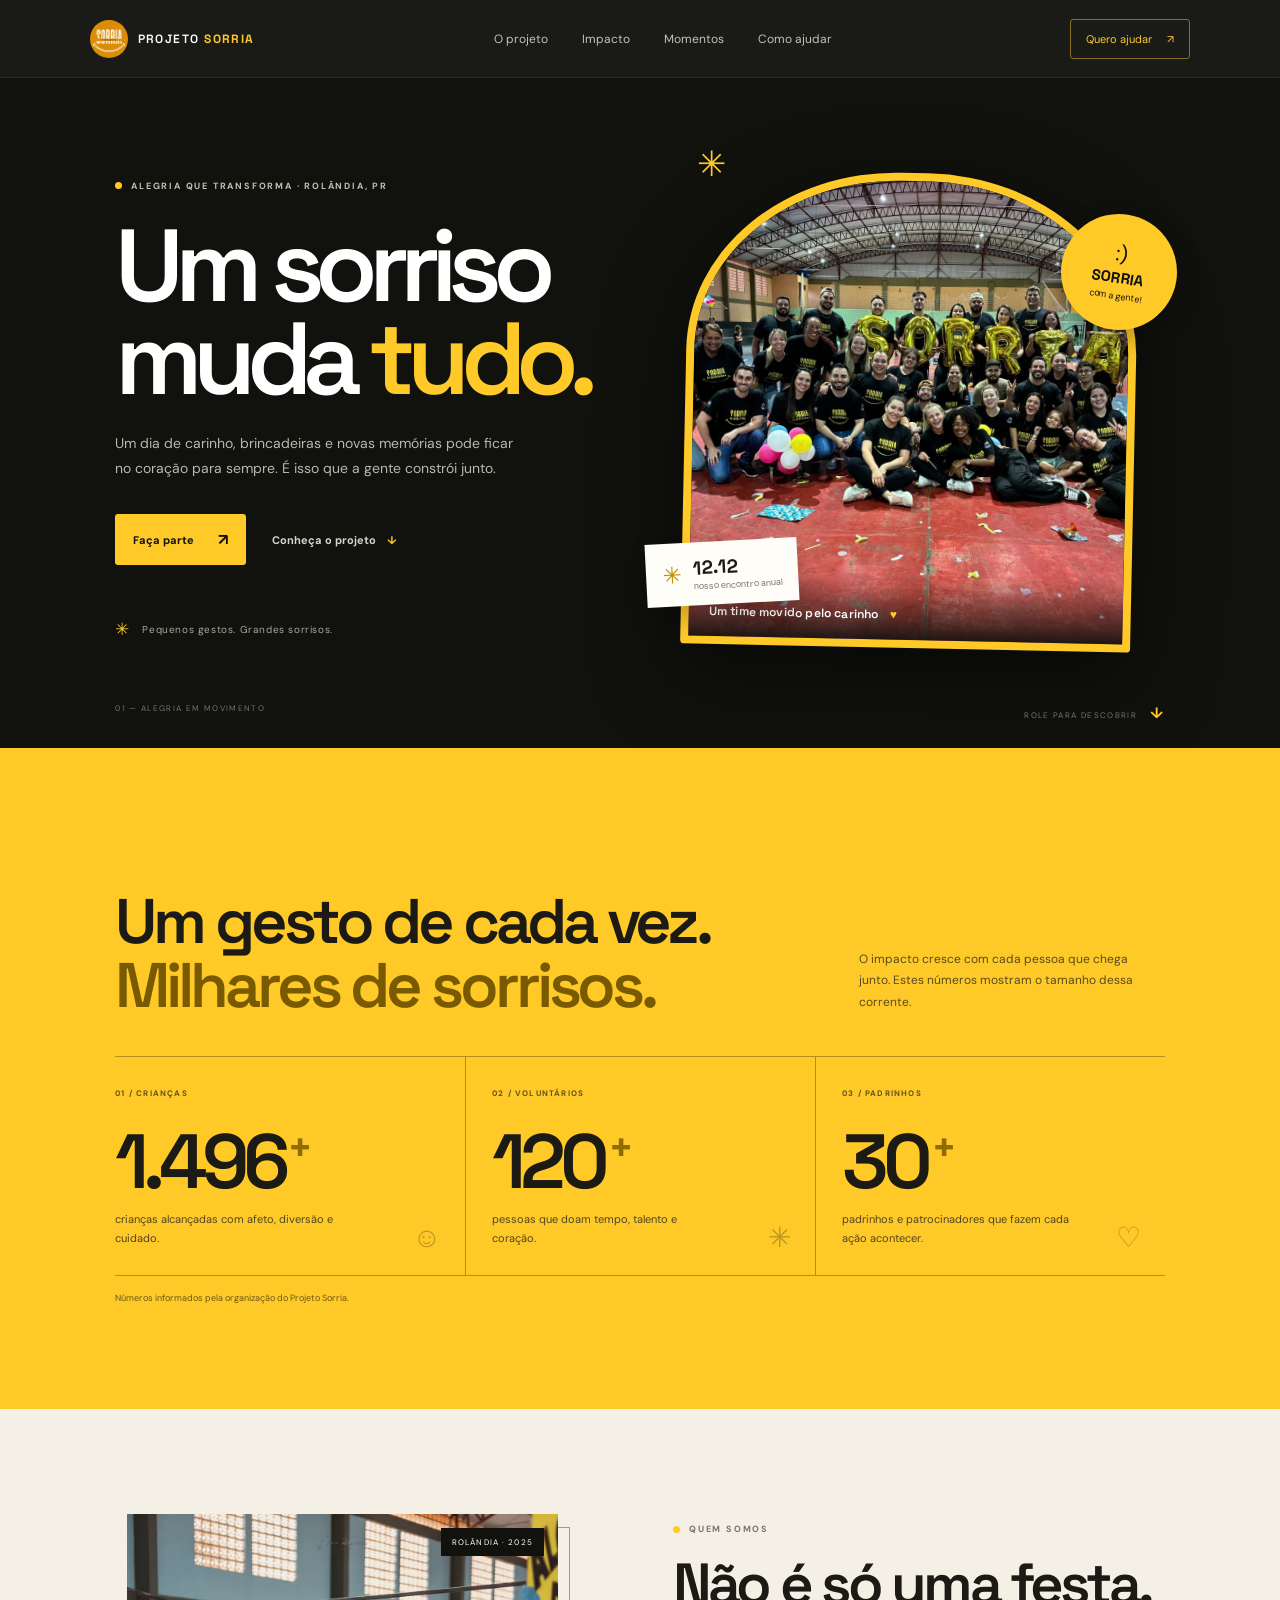
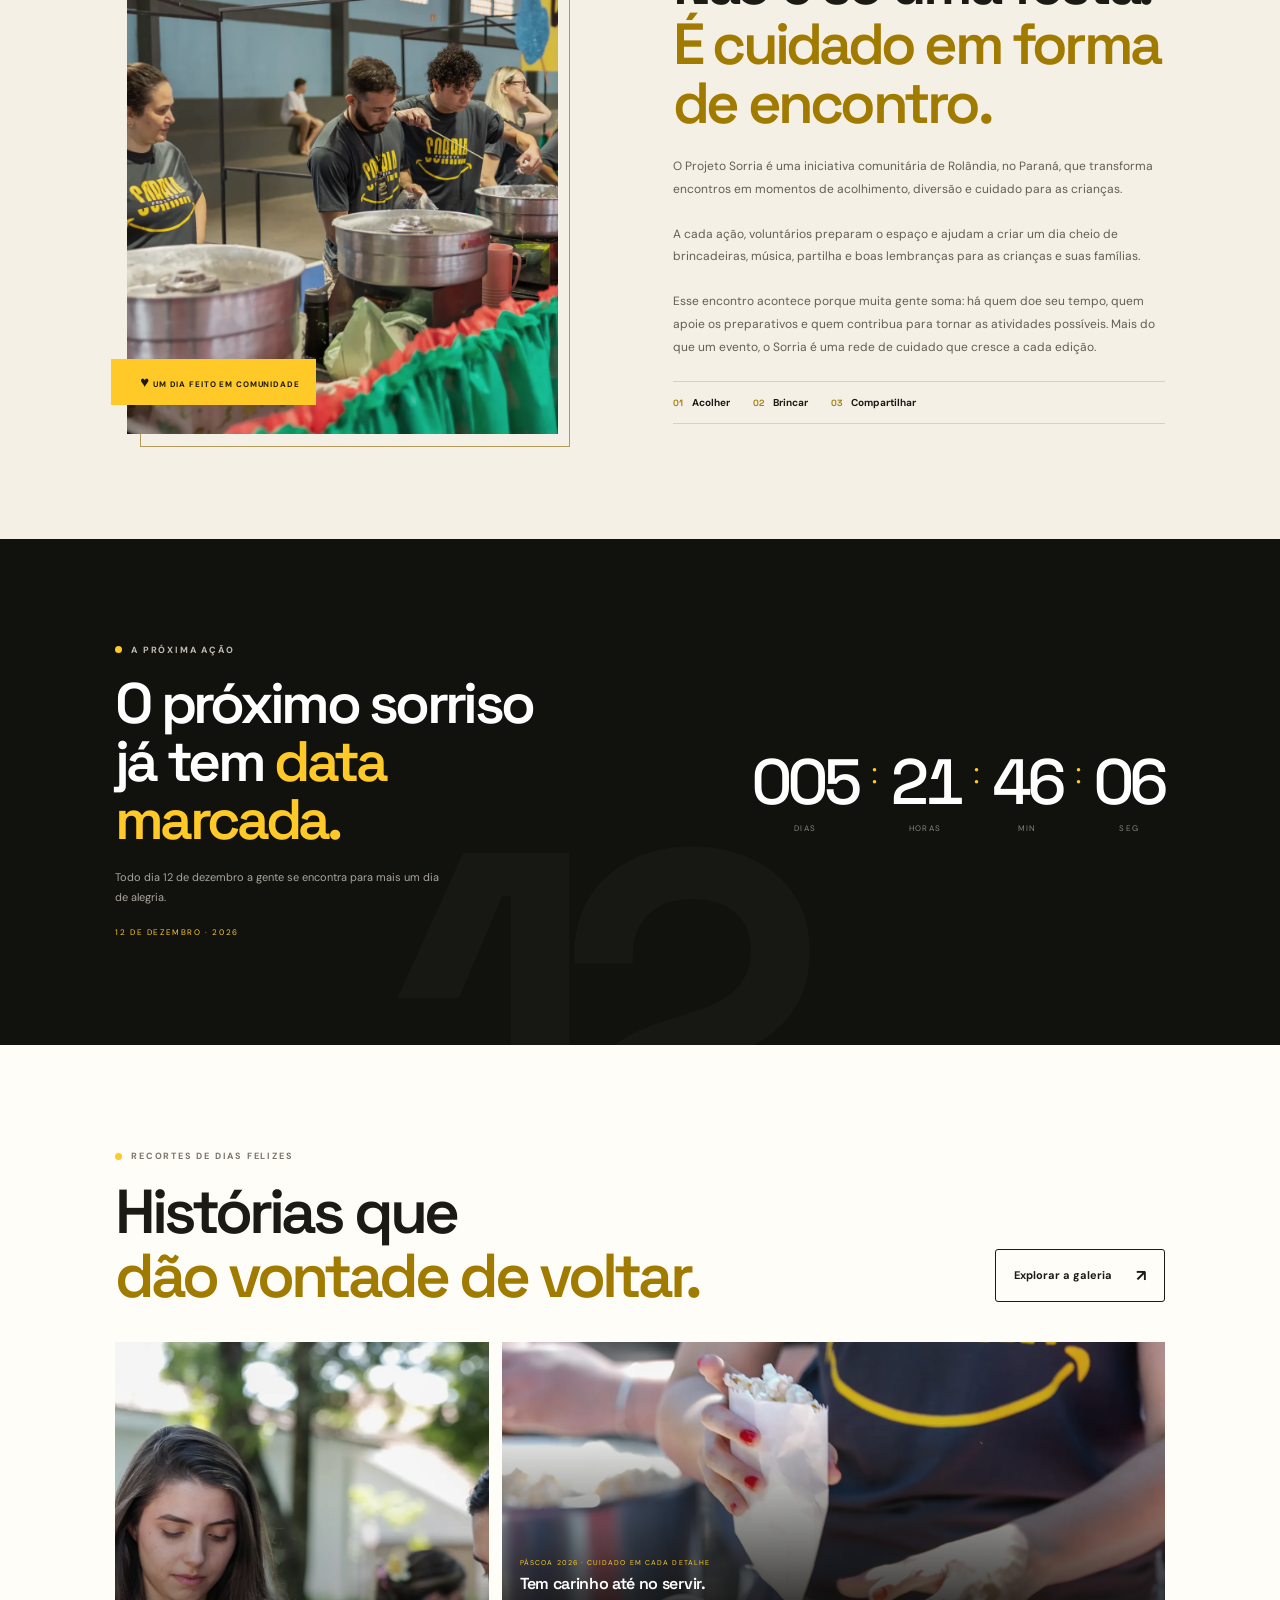
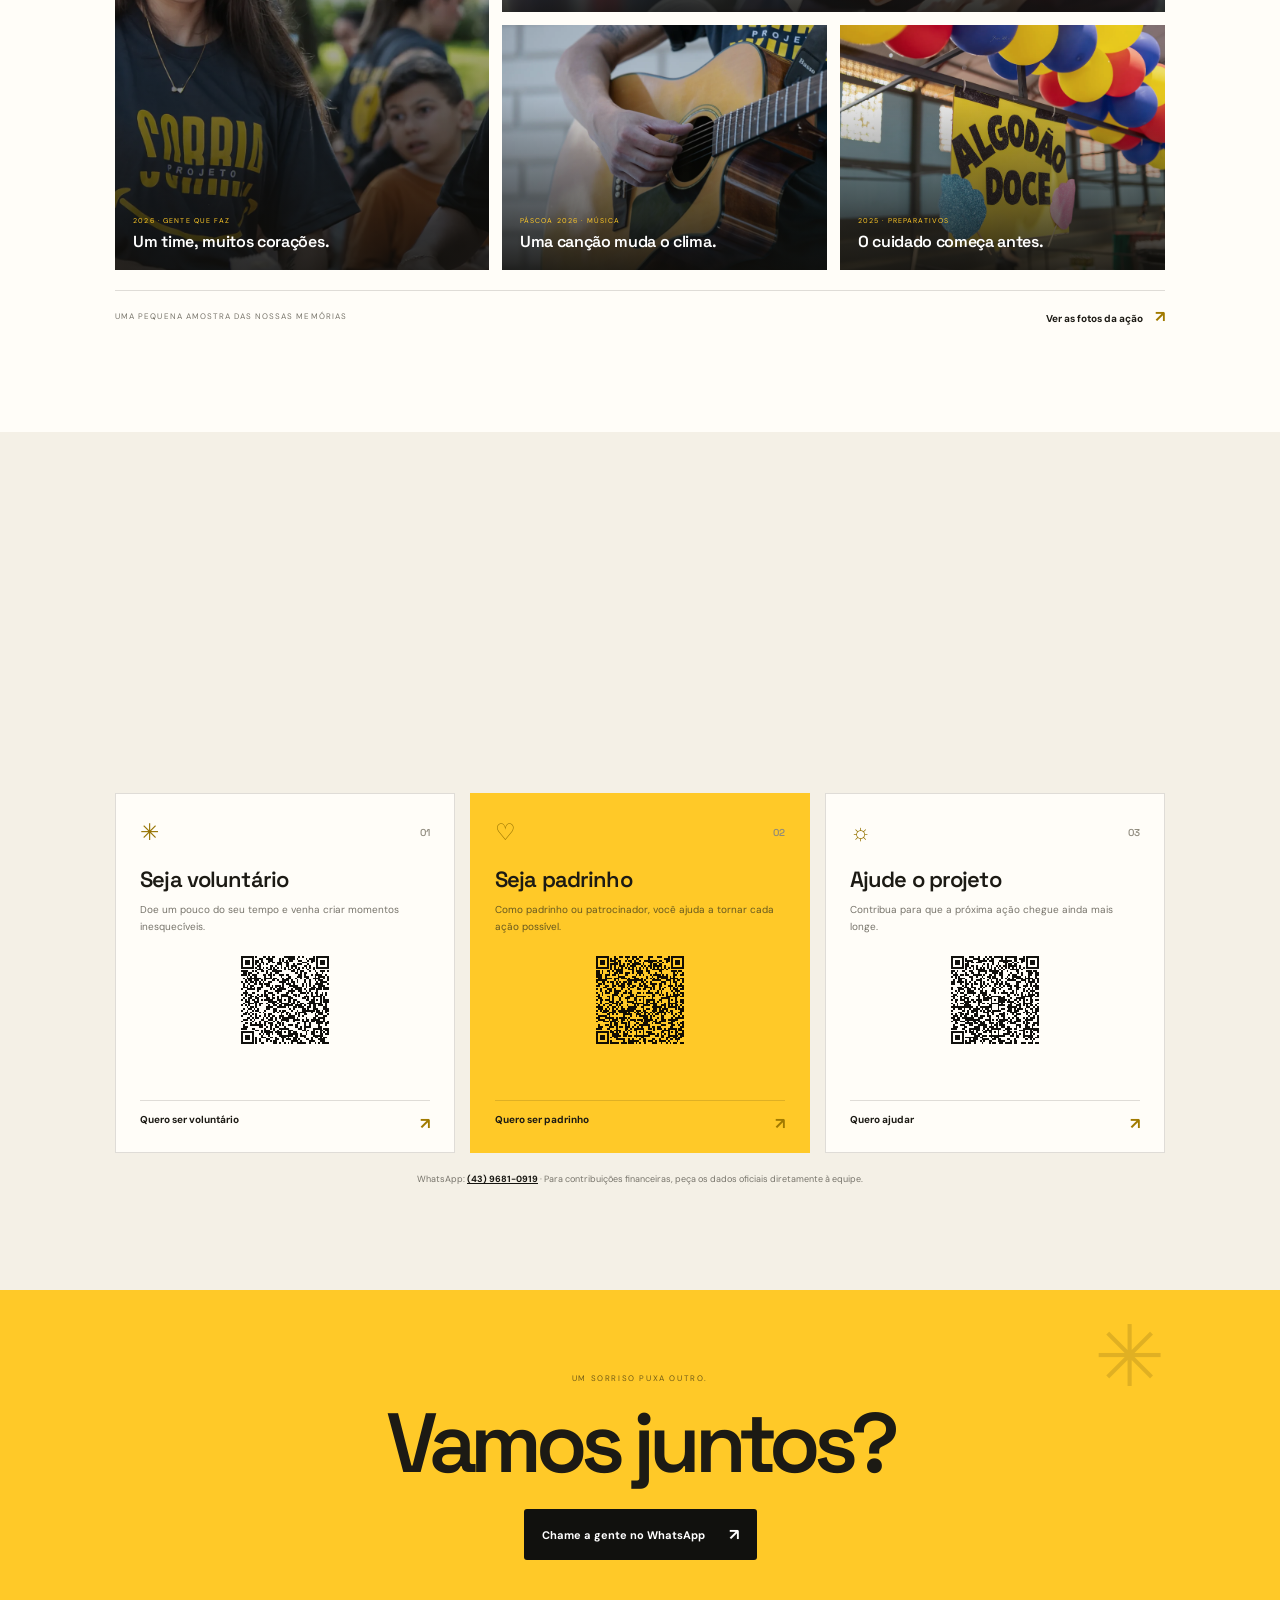
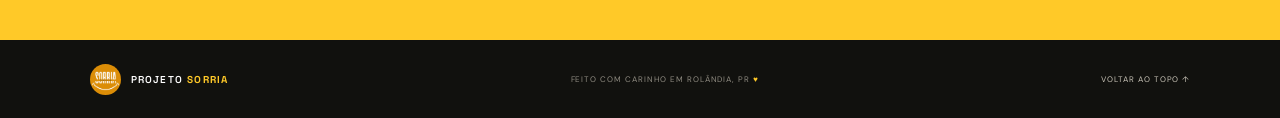
==== commit dbe52385: "Refine project story and landing photo" ====
--- a/index.html
+++ b/index.html
@@ -60,9 +60,10 @@
       <div class="story-copy" data-reveal data-delay="120">
         <div class="eyebrow"><span class="eyebrow-dot"></span> QUEM SOMOS</div>
         <h2>Não é só uma festa.<br><em>É cuidado em forma de encontro.</em></h2>
-        <p>O Projeto Sorria aproxima voluntários, padrinhos e apoiadores para criar experiências de carinho e diversão para as crianças da comunidade. Cada contribuição ajuda a transformar um dia comum em uma lembrança especial.</p>
+        <p>O Projeto Sorria é uma iniciativa comunitária de Rolândia, no Paraná, que transforma encontros em momentos de acolhimento, diversão e cuidado para as crianças.</p>
+        <p>A cada ação, voluntários preparam o espaço e ajudam a criar um dia cheio de brincadeiras, música, partilha e boas lembranças para as crianças e suas famílias.</p>
+        <p>Esse encontro acontece porque muita gente soma: há quem doe seu tempo, quem apoie os preparativos e quem contribua para tornar as atividades possíveis. Mais do que um evento, o Sorria é uma rede de cuidado que cresce a cada edição.</p>
         <div class="story-principles"><span><b>01</b> Acolher</span><span><b>02</b> Brincar</span><span><b>03</b> Compartilhar</span></div>
-        <div class="legal-note"><span class="legal-icon">i</span><p><b>Sobre a razão social</b><br>Razão social é o nome oficial de uma entidade, diferente do nome usado pelo público. “Projeto Sorria” é a marca; o nome jurídico e o CNPJ ainda precisam ser confirmados pela organização.</p></div>
       </div>
     </section>
 
@@ -75,7 +76,7 @@
     <section class="gallery section" id="galeria">
       <div class="gallery-heading" data-reveal><div><div class="eyebrow"><span class="eyebrow-dot"></span> RECORTES DE DIAS FELIZES</div><h2>Histórias que<br><em>dão vontade de voltar.</em></h2></div><a class="button button-outline" href="fotos.html">Explorar a galeria <span>↗</span></a></div>
       <div class="gallery-grid">
-        <figure class="gallery-card gallery-card-tall" data-reveal><img src="assets/selecionadas/2025/IMG_0085.webp" alt="Voluntárias do Projeto Sorria durante uma ação em 2025" loading="lazy"><figcaption><span>2025 · GENTE QUE FAZ</span><b>Um time, muitos corações.</b></figcaption></figure>
+        <figure class="gallery-card gallery-card-tall" data-reveal><img src="assets/selecionadas/2026/IMG_9701.webp" alt="Voluntárias do Projeto Sorria organizando uma ação com as crianças em 2026" loading="lazy"><figcaption><span>2026 · GENTE QUE FAZ</span><b>Um time, muitos corações.</b></figcaption></figure>
         <figure class="gallery-card gallery-card-wide" data-reveal data-delay="80"><img src="assets/selecionadas/2026/IMG_9598.webp" alt="Preparação de bebidas para compartilhar com as crianças" loading="lazy"><figcaption><span>PÁSCOA 2026 · CUIDADO EM CADA DETALHE</span><b>Tem carinho até no servir.</b></figcaption></figure>
         <figure class="gallery-card" data-reveal data-delay="140"><img src="assets/selecionadas/2026/IMG_9636.webp" alt="Detalhe de um violão durante atividade musical" loading="lazy"><figcaption><span>PÁSCOA 2026 · MÚSICA</span><b>Uma canção muda o clima.</b></figcaption></figure>
         <figure class="gallery-card" data-reveal data-delay="200"><img src="assets/selecionadas/2025/IMG_0028.webp" alt="Decoração colorida preparada para uma festa do Projeto Sorria" loading="lazy"><figcaption><span>2025 · PREPARATIVOS</span><b>O cuidado começa antes.</b></figcaption></figure>
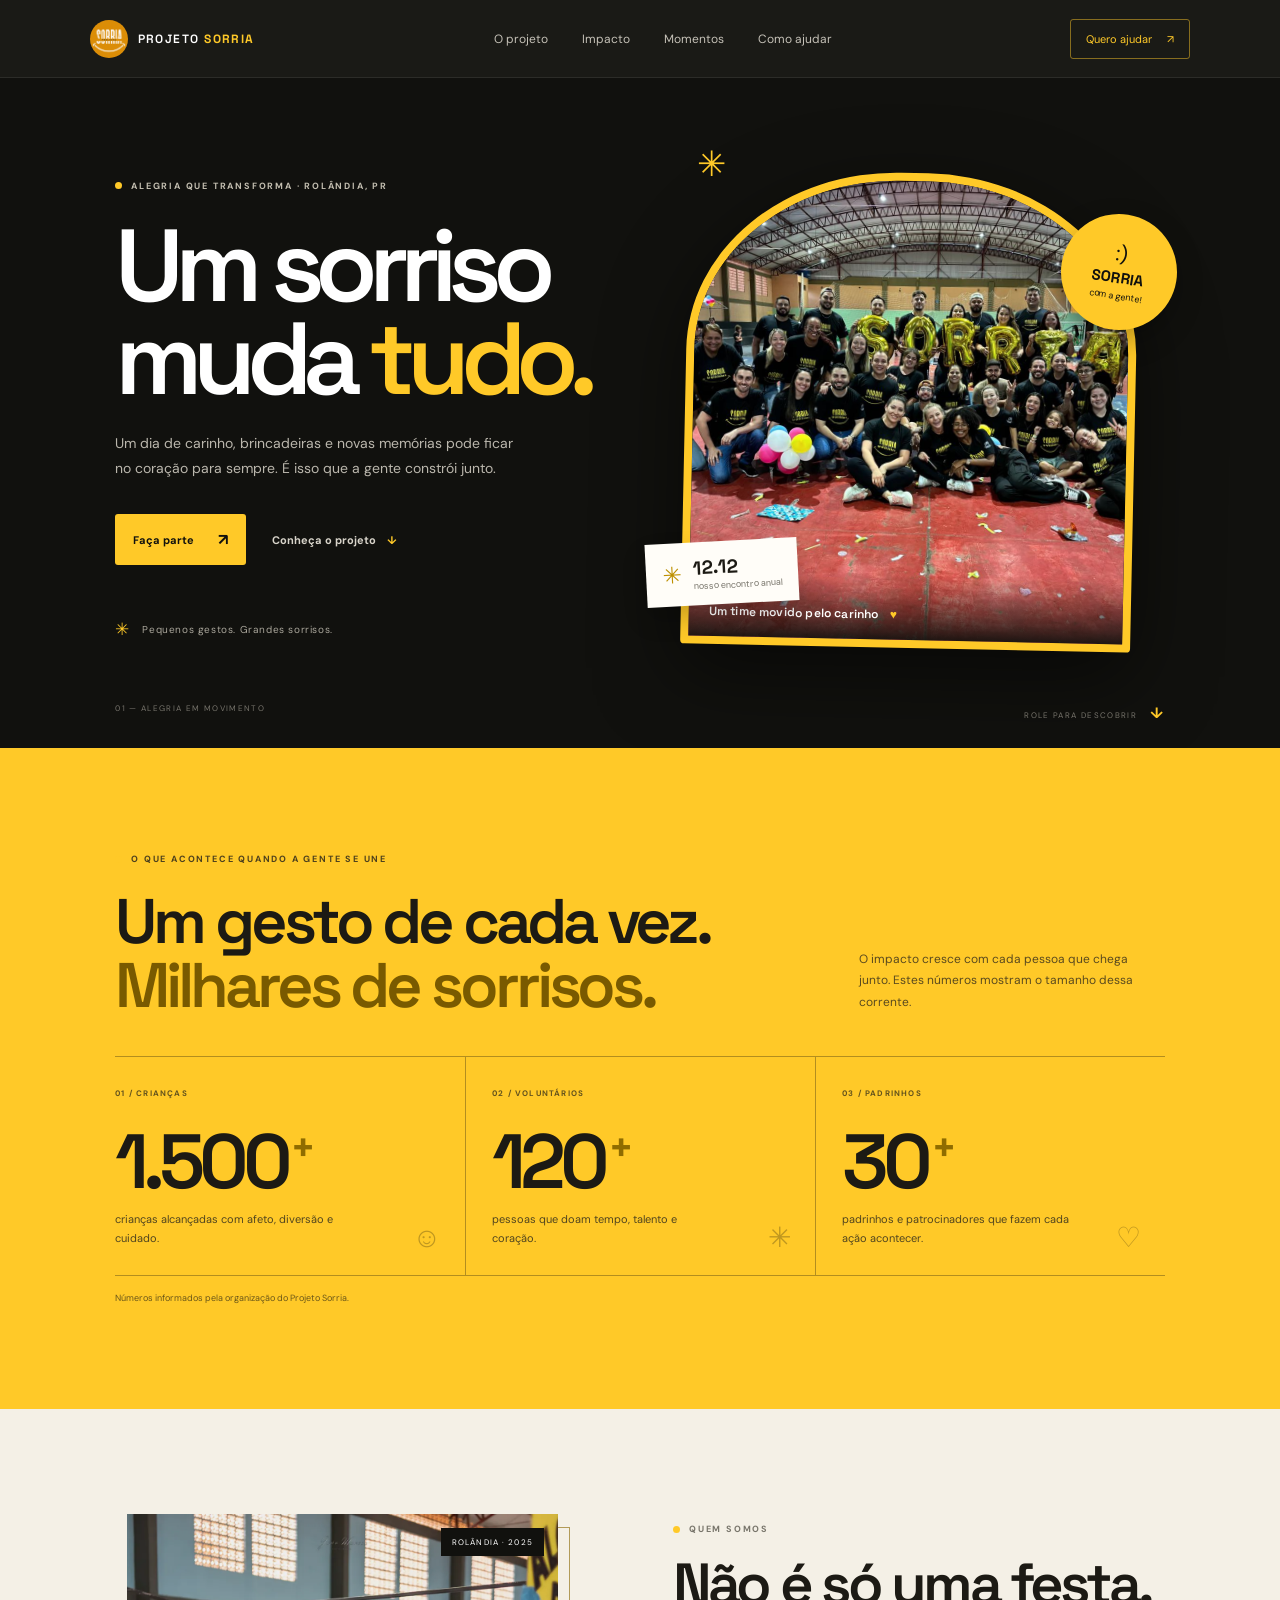
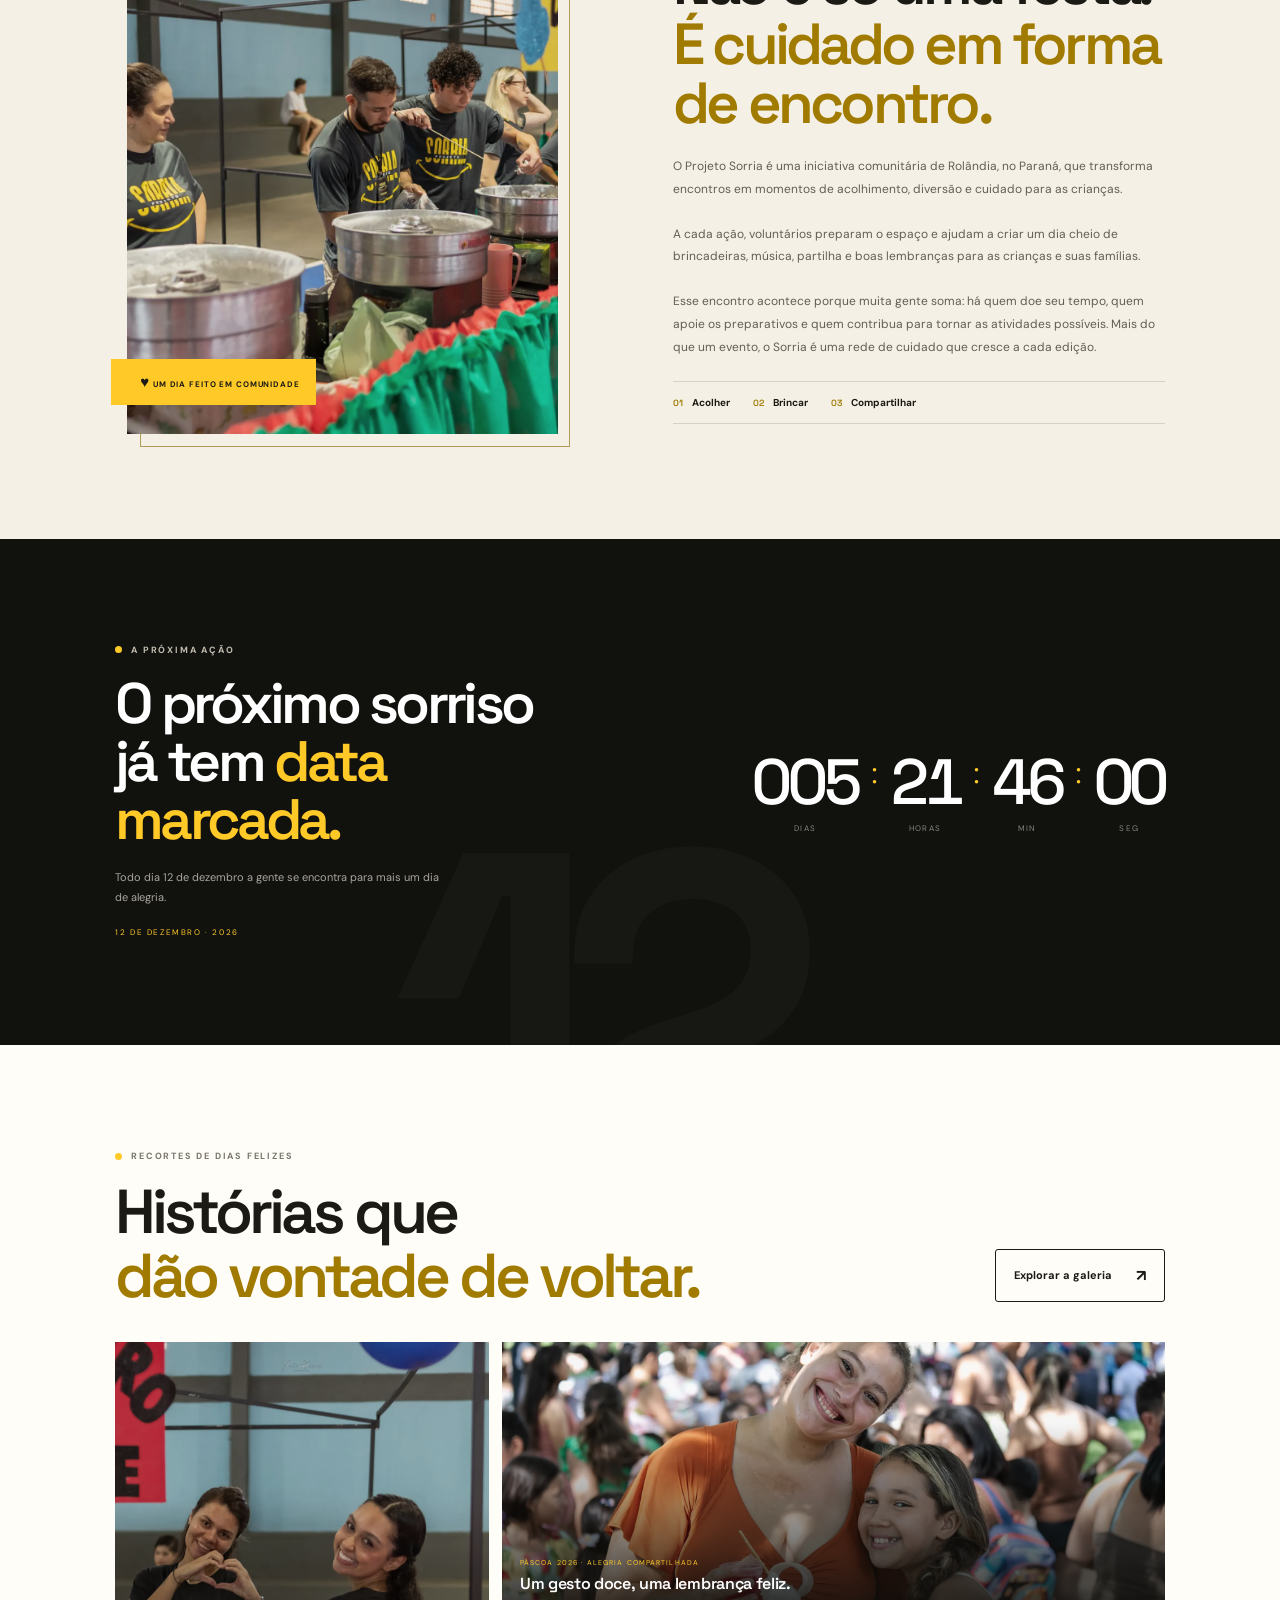
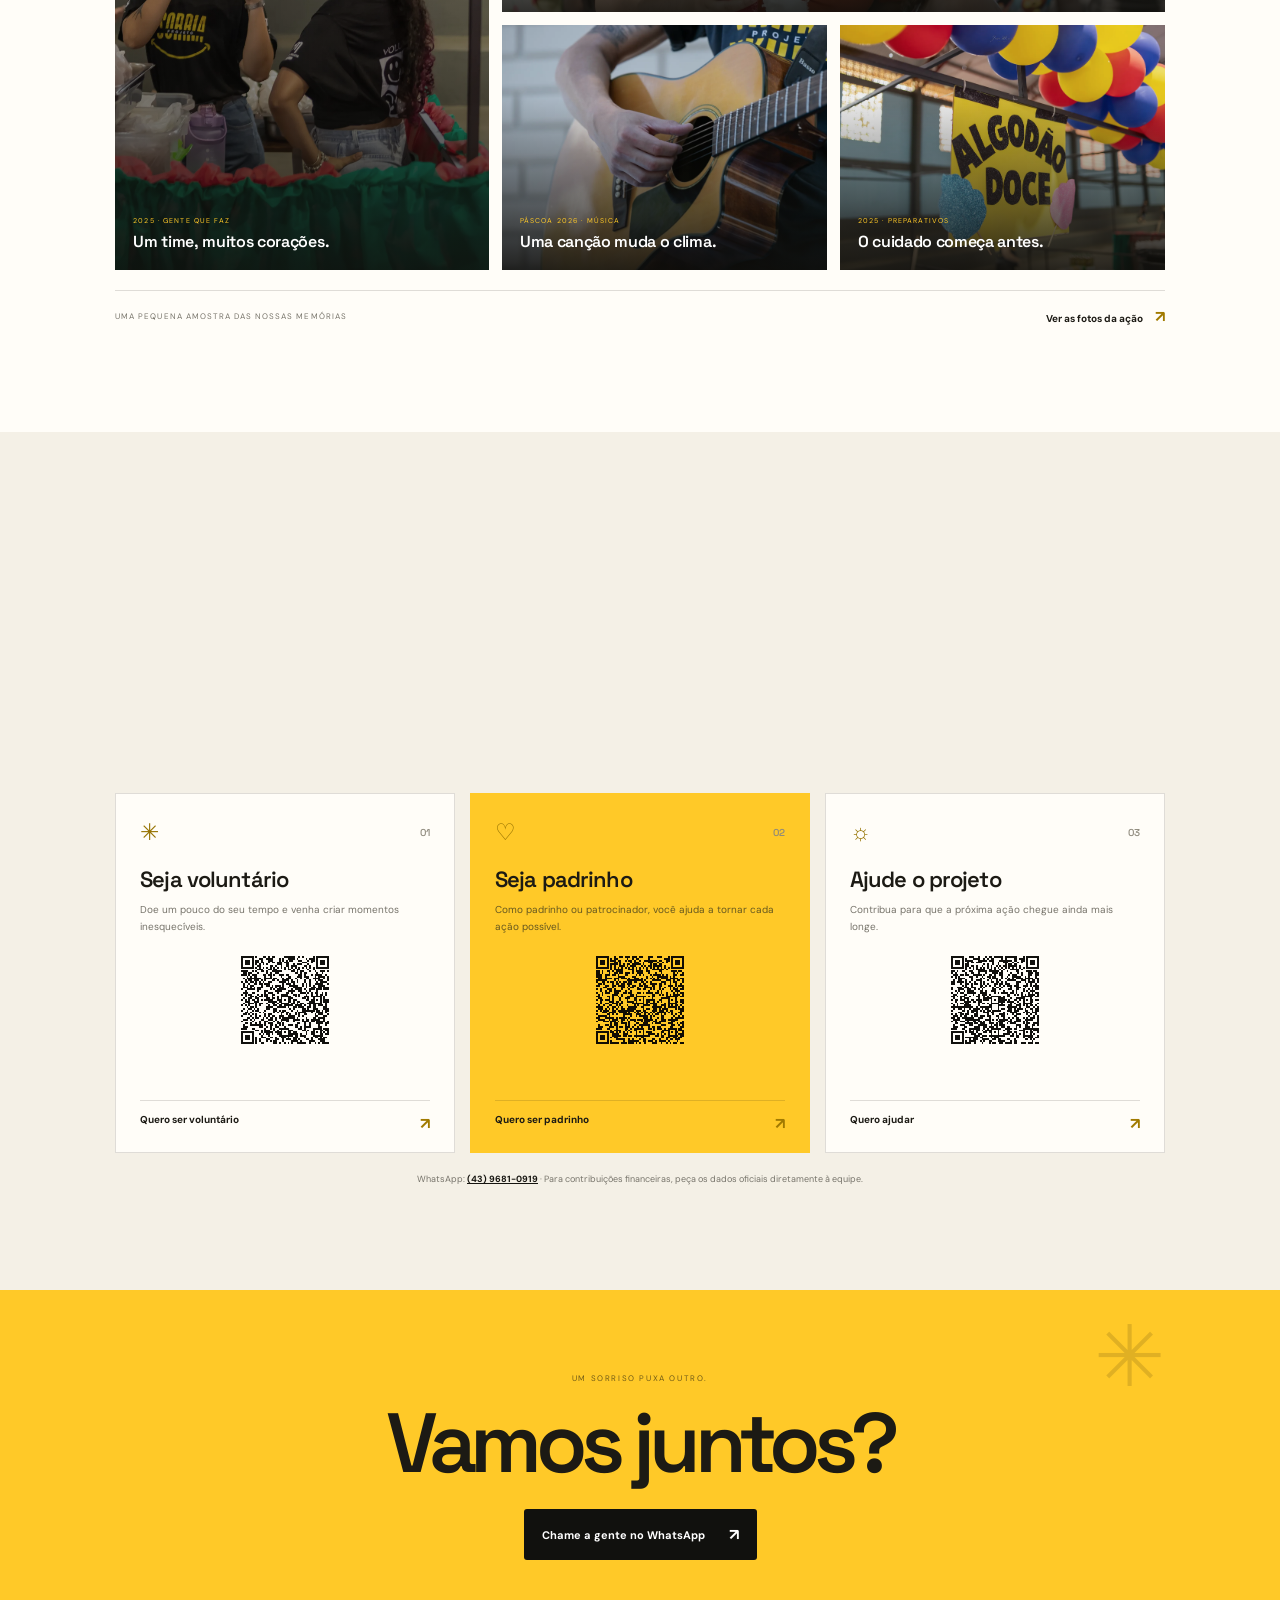
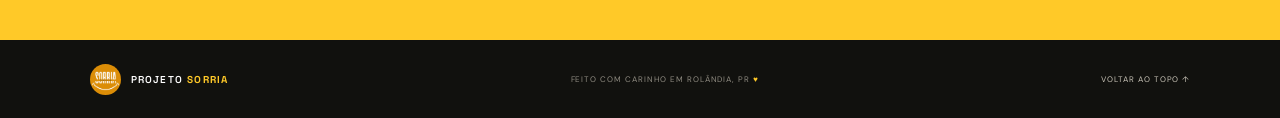
==== commit 0658ec26: "Correct the landing gallery photo selection" ====
--- a/index.html
+++ b/index.html
@@ -76,8 +76,8 @@
     <section class="gallery section" id="galeria">
       <div class="gallery-heading" data-reveal><div><div class="eyebrow"><span class="eyebrow-dot"></span> RECORTES DE DIAS FELIZES</div><h2>Histórias que<br><em>dão vontade de voltar.</em></h2></div><a class="button button-outline" href="fotos.html">Explorar a galeria <span>↗</span></a></div>
       <div class="gallery-grid">
-        <figure class="gallery-card gallery-card-tall" data-reveal><img src="assets/selecionadas/2026/IMG_9701.webp" alt="Voluntárias do Projeto Sorria organizando uma ação com as crianças em 2026" loading="lazy"><figcaption><span>2026 · GENTE QUE FAZ</span><b>Um time, muitos corações.</b></figcaption></figure>
-        <figure class="gallery-card gallery-card-wide" data-reveal data-delay="80"><img src="assets/selecionadas/2026/IMG_9598.webp" alt="Preparação de bebidas para compartilhar com as crianças" loading="lazy"><figcaption><span>PÁSCOA 2026 · CUIDADO EM CADA DETALHE</span><b>Tem carinho até no servir.</b></figcaption></figure>
+        <figure class="gallery-card gallery-card-tall" data-reveal><img src="assets/selecionadas/2025/IMG_0085.webp" alt="Voluntárias do Projeto Sorria durante uma ação em 2025" loading="lazy"><figcaption><span>2025 · GENTE QUE FAZ</span><b>Um time, muitos corações.</b></figcaption></figure>
+        <figure class="gallery-card gallery-card-wide" data-reveal data-delay="80"><img src="assets/fotos/2026/IMG_9719.webp" alt="Voluntária e criança sorrindo juntas durante a ação de 2026" loading="lazy"><figcaption><span>PÁSCOA 2026 · ALEGRIA COMPARTILHADA</span><b>Um gesto doce, uma lembrança feliz.</b></figcaption></figure>
         <figure class="gallery-card" data-reveal data-delay="140"><img src="assets/selecionadas/2026/IMG_9636.webp" alt="Detalhe de um violão durante atividade musical" loading="lazy"><figcaption><span>PÁSCOA 2026 · MÚSICA</span><b>Uma canção muda o clima.</b></figcaption></figure>
         <figure class="gallery-card" data-reveal data-delay="200"><img src="assets/selecionadas/2025/IMG_0028.webp" alt="Decoração colorida preparada para uma festa do Projeto Sorria" loading="lazy"><figcaption><span>2025 · PREPARATIVOS</span><b>O cuidado começa antes.</b></figcaption></figure>
       </div>
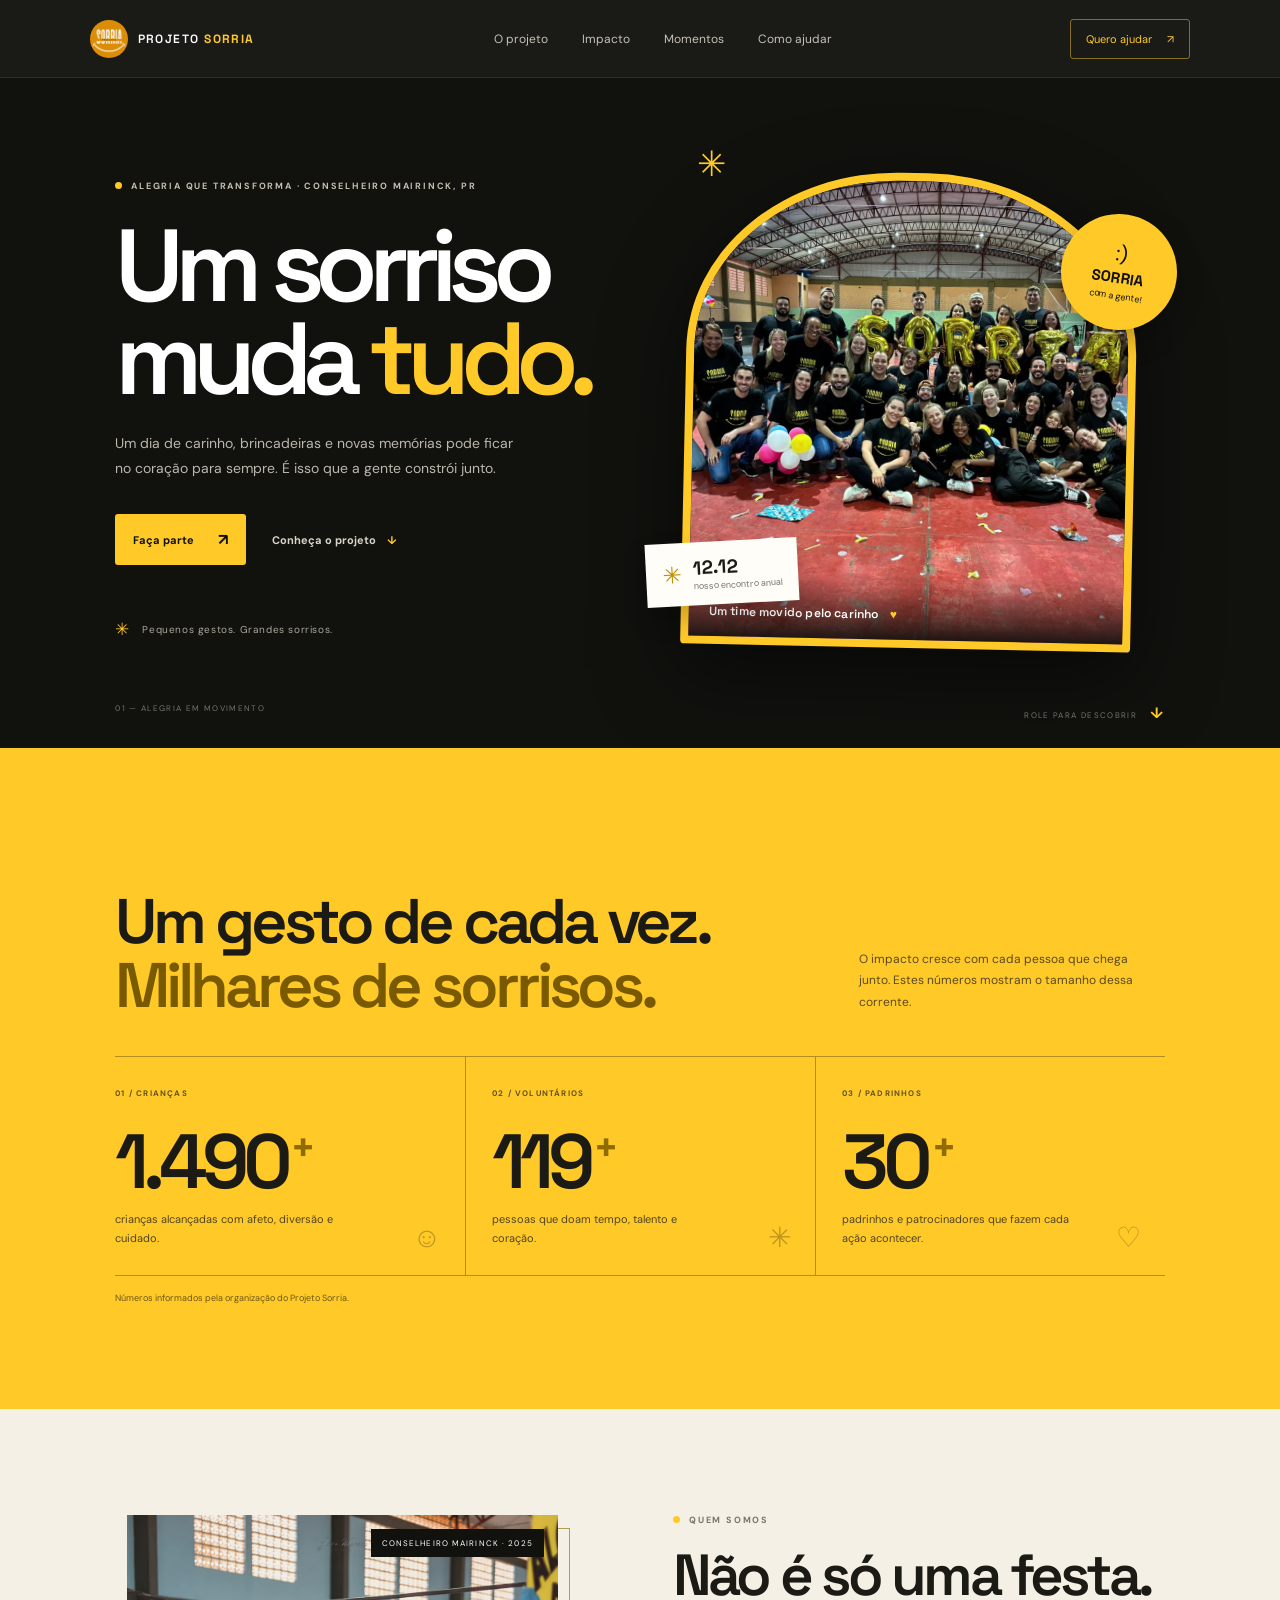
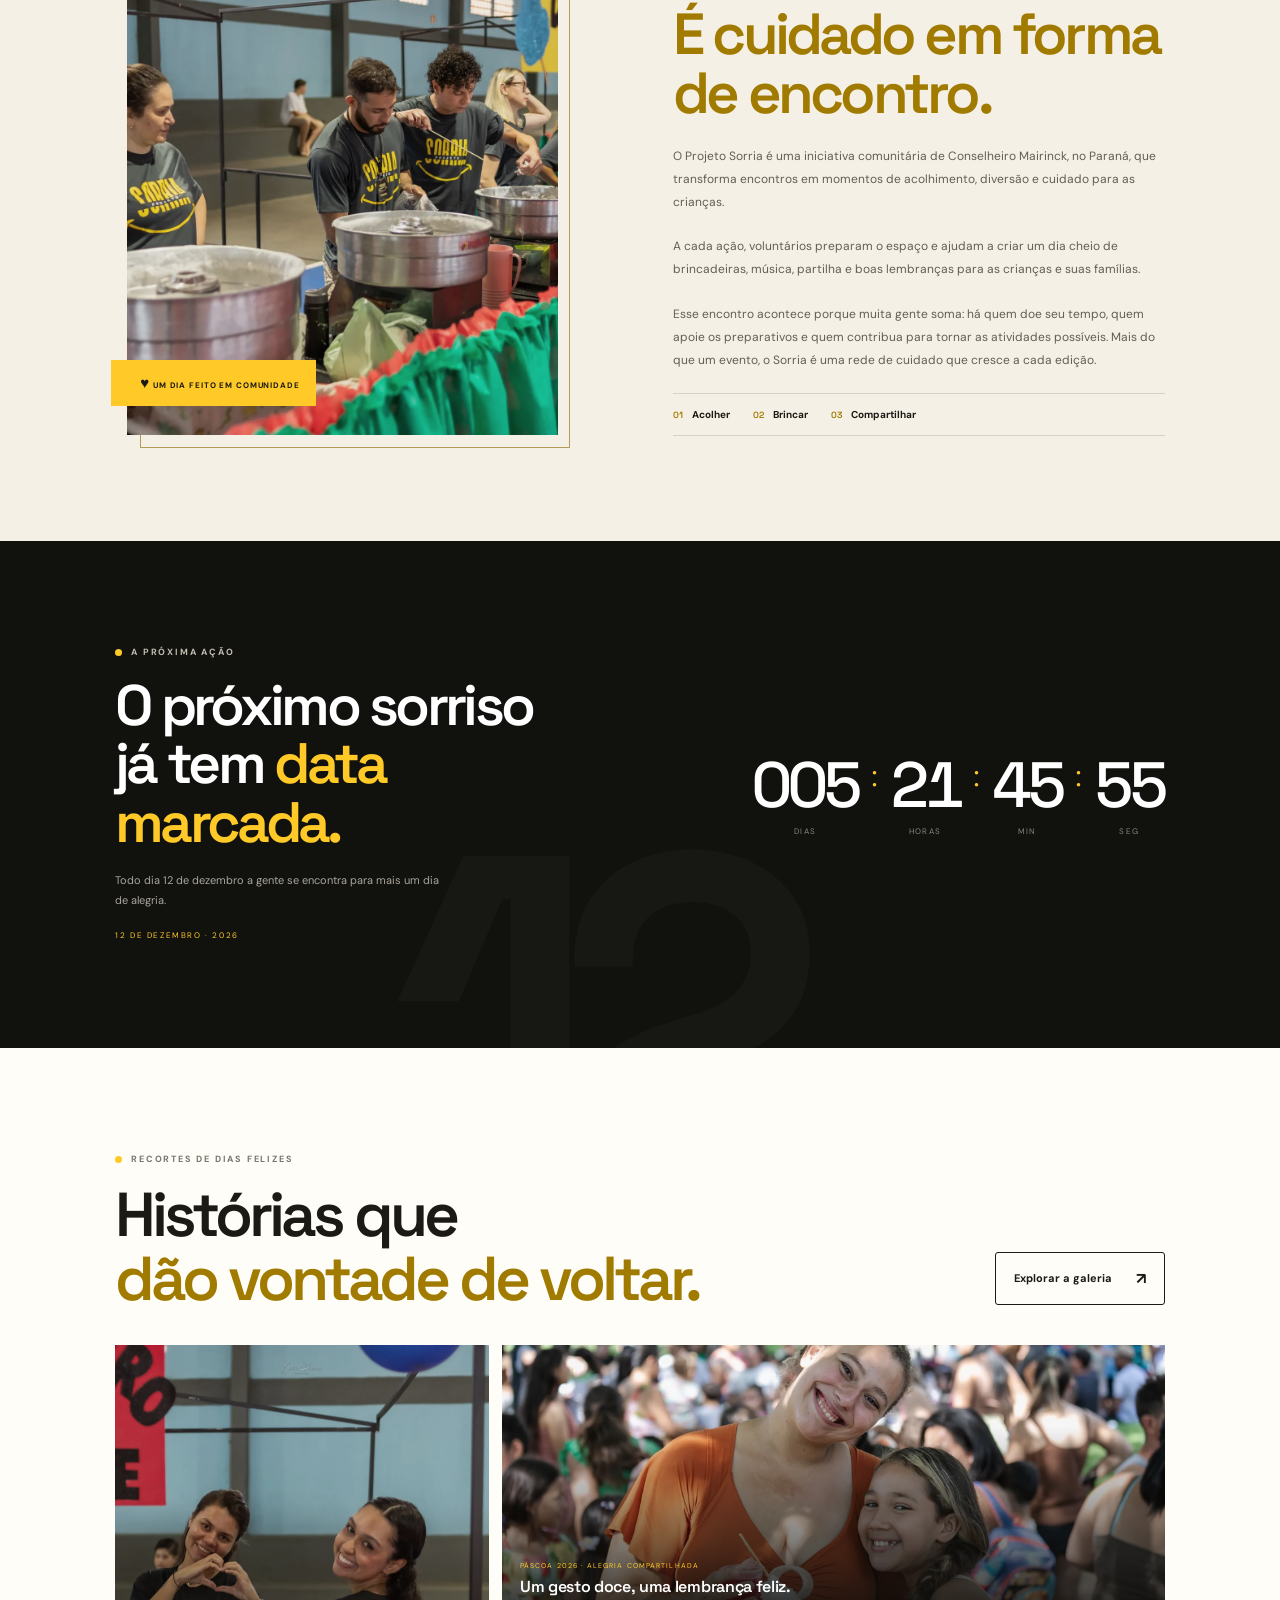
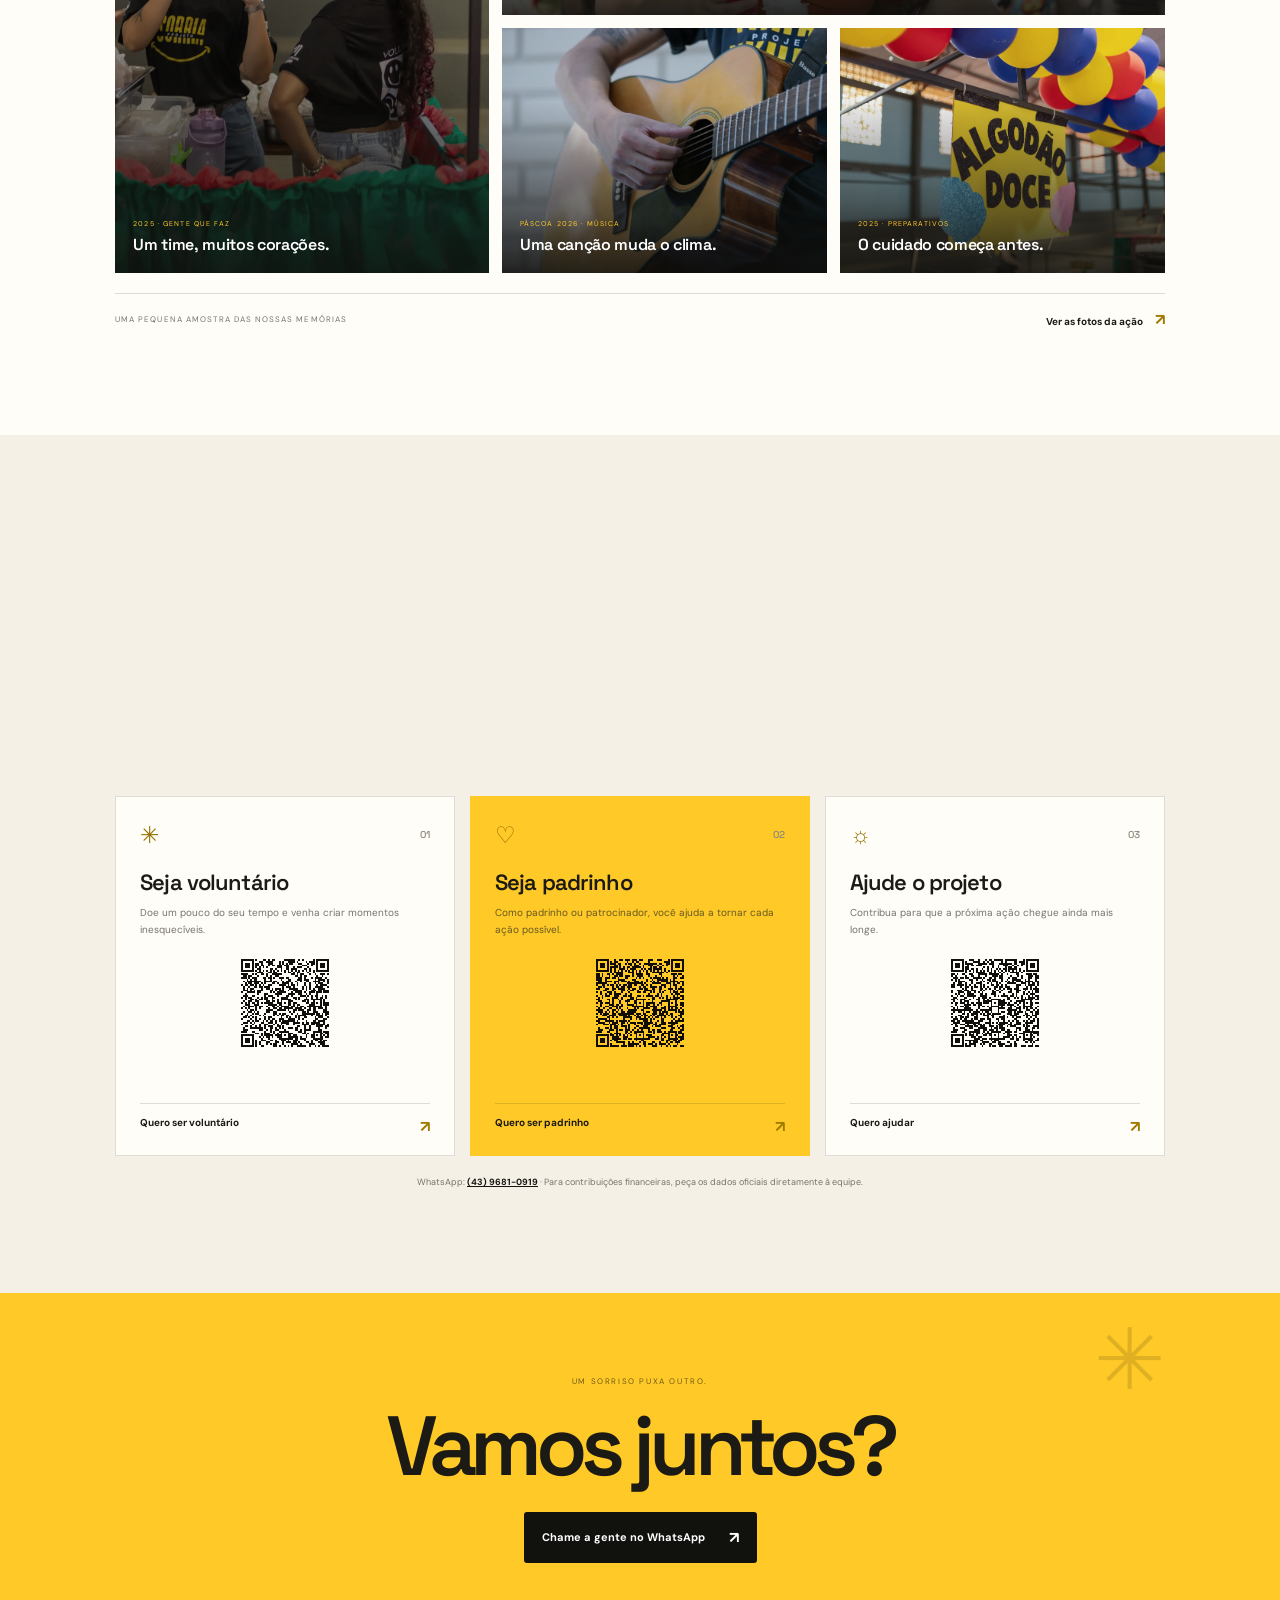
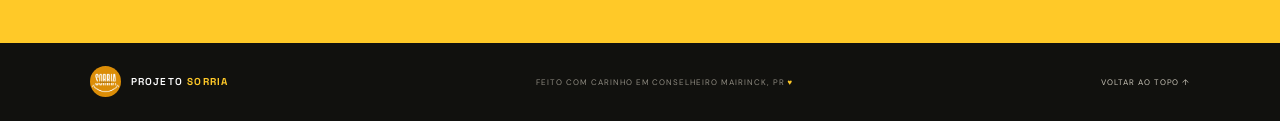
==== commit f9fd49bd: "Polish mobile layout and update project location" ====
--- a/index.html
+++ b/index.html
@@ -19,23 +19,23 @@
     <nav class="nav" aria-label="Navegação principal">
       <a href="#projeto">O projeto</a><a href="#impacto">Impacto</a><a href="#galeria">Momentos</a><a href="#faca-parte">Como ajudar</a>
     </nav>
-    <a class="nav-cta" href="#faca-parte">Quero ajudar <span>↗</span></a>
+    <a class="nav-cta" href="#faca-parte">Quero ajudar <span>↗︎</span></a>
   </header>
 
   <main>
     <section class="hero" id="inicio">
       <div class="hero-copy" data-reveal>
-        <div class="eyebrow"><span class="eyebrow-dot"></span> ALEGRIA QUE TRANSFORMA · ROLÂNDIA, PR</div>
+        <div class="eyebrow"><span class="eyebrow-dot"></span> ALEGRIA QUE TRANSFORMA · CONSELHEIRO MAIRINCK, PR</div>
         <h1>Um sorriso<br>muda <span>tudo.</span></h1>
         <p>Um dia de carinho, brincadeiras e novas memórias pode ficar no coração para sempre. É isso que a gente constrói junto.</p>
-        <div class="hero-actions"><a class="button button-yellow" href="#faca-parte">Faça parte <span>↗</span></a><a class="text-link light-link" href="#projeto">Conheça o projeto <span>↓</span></a></div>
-        <div class="hero-note"><span class="spark">✳</span> Pequenos gestos. Grandes sorrisos.</div>
+        <div class="hero-actions"><a class="button button-yellow" href="#faca-parte">Faça parte <span>↗︎</span></a><a class="text-link light-link" href="#projeto">Conheça o projeto <span>↓</span></a></div>
+        <div class="hero-note"><span class="spark">✳︎</span> Pequenos gestos. Grandes sorrisos.</div>
       </div>
       <div class="hero-visual" data-reveal data-delay="150">
-        <div class="hero-photo"><img src="assets/selecionadas/equipe-voluntarios.png" alt="Voluntários do Projeto Sorria reunidos após uma ação"><span class="photo-label">Um time movido pelo carinho <b>♥</b></span></div>
+        <div class="hero-photo"><img src="assets/selecionadas/equipe-voluntarios.png" alt="Voluntários do Projeto Sorria reunidos após uma ação"><span class="photo-label">Um time movido pelo carinho <b>♥︎</b></span></div>
         <div class="photo-sticker"><span>:) </span><b>SORRIA</b><small>com a gente!</small></div>
-        <div class="hero-note-card"><span class="mini-spark">✳</span><div><b>12.12</b><small>nosso encontro anual</small></div></div>
-        <span class="hero-sun" aria-hidden="true">✳</span>
+        <div class="hero-note-card"><span class="mini-spark">✳︎</span><div><b>12.12</b><small>nosso encontro anual</small></div></div>
+        <span class="hero-sun" aria-hidden="true">✳︎</span>
       </div>
       <div class="hero-bottom"><span>01 — ALEGRIA EM MOVIMENTO</span><span>ROLE PARA DESCOBRIR <b>↓</b></span></div>
     </section>
@@ -44,9 +44,9 @@
       <div class="section-kicker" data-reveal><span class="eyebrow-dot"></span> O QUE ACONTECE QUANDO A GENTE SE UNE</div>
       <div class="impact-intro" data-reveal><h2>Um gesto de cada vez.<br><em>Milhares de sorrisos.</em></h2><p>O impacto cresce com cada pessoa que chega junto. Estes números mostram o tamanho dessa corrente.</p></div>
       <div class="stats-grid">
-        <article class="stat-card" data-reveal><span class="stat-index">01 / CRIANÇAS</span><strong><span data-count="1500">1.500</span><i>+</i></strong><p>crianças alcançadas com afeto, diversão e cuidado.</p><span class="stat-mark">☺</span></article>
-        <article class="stat-card" data-reveal data-delay="100"><span class="stat-index">02 / VOLUNTÁRIOS</span><strong><span data-count="120">120</span><i>+</i></strong><p>pessoas que doam tempo, talento e coração.</p><span class="stat-mark">✳</span></article>
-        <article class="stat-card" data-reveal data-delay="200"><span class="stat-index">03 / PADRINHOS</span><strong><span data-count="30">30</span><i>+</i></strong><p>padrinhos e patrocinadores que fazem cada ação acontecer.</p><span class="stat-mark">♡</span></article>
+        <article class="stat-card" data-reveal><span class="stat-index">01 / CRIANÇAS</span><strong><span data-count="1500">1.500</span><i>+</i></strong><p>crianças alcançadas com afeto, diversão e cuidado.</p><span class="stat-mark">☺︎</span></article>
+        <article class="stat-card" data-reveal data-delay="100"><span class="stat-index">02 / VOLUNTÁRIOS</span><strong><span data-count="120">120</span><i>+</i></strong><p>pessoas que doam tempo, talento e coração.</p><span class="stat-mark">✳︎</span></article>
+        <article class="stat-card" data-reveal data-delay="200"><span class="stat-index">03 / PADRINHOS</span><strong><span data-count="30">30</span><i>+</i></strong><p>padrinhos e patrocinadores que fazem cada ação acontecer.</p><span class="stat-mark">♡︎</span></article>
       </div>
       <p class="numbers-note">Números informados pela organização do Projeto Sorria.</p>
     </section>
@@ -54,13 +54,13 @@
     <section class="story section" id="projeto">
       <div class="story-image" data-reveal>
         <img src="assets/selecionadas/2025/IMG_0066.webp" alt="Voluntários servindo alimentos durante uma ação do Projeto Sorria">
-        <span class="image-tag"><b>♥</b> UM DIA FEITO EM COMUNIDADE</span>
-        <span class="story-image-index">ROLÂNDIA · 2025</span>
+        <span class="image-tag"><b>♥︎</b> UM DIA FEITO EM COMUNIDADE</span>
+        <span class="story-image-index">CONSELHEIRO MAIRINCK · 2025</span>
       </div>
       <div class="story-copy" data-reveal data-delay="120">
         <div class="eyebrow"><span class="eyebrow-dot"></span> QUEM SOMOS</div>
         <h2>Não é só uma festa.<br><em>É cuidado em forma de encontro.</em></h2>
-        <p>O Projeto Sorria é uma iniciativa comunitária de Rolândia, no Paraná, que transforma encontros em momentos de acolhimento, diversão e cuidado para as crianças.</p>
+        <p>O Projeto Sorria é uma iniciativa comunitária de Conselheiro Mairinck, no Paraná, que transforma encontros em momentos de acolhimento, diversão e cuidado para as crianças.</p>
         <p>A cada ação, voluntários preparam o espaço e ajudam a criar um dia cheio de brincadeiras, música, partilha e boas lembranças para as crianças e suas famílias.</p>
         <p>Esse encontro acontece porque muita gente soma: há quem doe seu tempo, quem apoie os preparativos e quem contribua para tornar as atividades possíveis. Mais do que um evento, o Sorria é uma rede de cuidado que cresce a cada edição.</p>
         <div class="story-principles"><span><b>01</b> Acolher</span><span><b>02</b> Brincar</span><span><b>03</b> Compartilhar</span></div>
@@ -74,30 +74,30 @@
     </section>
 
     <section class="gallery section" id="galeria">
-      <div class="gallery-heading" data-reveal><div><div class="eyebrow"><span class="eyebrow-dot"></span> RECORTES DE DIAS FELIZES</div><h2>Histórias que<br><em>dão vontade de voltar.</em></h2></div><a class="button button-outline" href="fotos.html">Explorar a galeria <span>↗</span></a></div>
+      <div class="gallery-heading" data-reveal><div><div class="eyebrow"><span class="eyebrow-dot"></span> RECORTES DE DIAS FELIZES</div><h2>Histórias que<br><em>dão vontade de voltar.</em></h2></div><a class="button button-outline" href="fotos.html">Explorar a galeria <span>↗︎</span></a></div>
       <div class="gallery-grid">
         <figure class="gallery-card gallery-card-tall" data-reveal><img src="assets/selecionadas/2025/IMG_0085.webp" alt="Voluntárias do Projeto Sorria durante uma ação em 2025" loading="lazy"><figcaption><span>2025 · GENTE QUE FAZ</span><b>Um time, muitos corações.</b></figcaption></figure>
         <figure class="gallery-card gallery-card-wide" data-reveal data-delay="80"><img src="assets/fotos/2026/IMG_9719.webp" alt="Voluntária e criança sorrindo juntas durante a ação de 2026" loading="lazy"><figcaption><span>PÁSCOA 2026 · ALEGRIA COMPARTILHADA</span><b>Um gesto doce, uma lembrança feliz.</b></figcaption></figure>
         <figure class="gallery-card" data-reveal data-delay="140"><img src="assets/selecionadas/2026/IMG_9636.webp" alt="Detalhe de um violão durante atividade musical" loading="lazy"><figcaption><span>PÁSCOA 2026 · MÚSICA</span><b>Uma canção muda o clima.</b></figcaption></figure>
         <figure class="gallery-card" data-reveal data-delay="200"><img src="assets/selecionadas/2025/IMG_0028.webp" alt="Decoração colorida preparada para uma festa do Projeto Sorria" loading="lazy"><figcaption><span>2025 · PREPARATIVOS</span><b>O cuidado começa antes.</b></figcaption></figure>
       </div>
-      <div class="gallery-bottom" data-reveal><span>UMA PEQUENA AMOSTRA DAS NOSSAS MEMÓRIAS</span><a href="fotos.html">Ver as fotos da ação <b>↗</b></a></div>
+      <div class="gallery-bottom" data-reveal><span>UMA PEQUENA AMOSTRA DAS NOSSAS MEMÓRIAS</span><a href="fotos.html">Ver as fotos da ação <b>↗︎</b></a></div>
     </section>
 
     <section class="join section" id="faca-parte">
       <div class="join-heading" data-reveal><div class="eyebrow"><span class="eyebrow-dot"></span> TEM LUGAR PARA VOCÊ AQUI</div><h2>Qual vai ser o<br><em>seu jeito de sorrir?</em></h2><p>Leia o QR code ou toque no botão. O WhatsApp abre com uma mensagem pronta para começar a conversa.</p></div>
       <div class="join-cards">
-        <article class="join-card" data-reveal><div class="join-card-top"><span class="join-icon">✳</span><span class="join-number">01</span></div><h3>Seja voluntário</h3><p>Doe um pouco do seu tempo e venha criar momentos inesquecíveis.</p><img class="qr" src="assets/qr-voluntario.svg" alt="QR code para conversar sobre voluntariado"><a class="join-link" href="https://wa.me/554396810919?text=Ol%C3%A1%2C%20Projeto%20Sorria!%20Quero%20saber%20como%20posso%20ser%20volunt%C3%A1rio(a)." target="_blank" rel="noreferrer">Quero ser voluntário <span>↗</span></a></article>
-        <article class="join-card featured" data-reveal data-delay="100"><div class="join-card-top"><span class="join-icon">♡</span><span class="join-number">02</span></div><h3>Seja padrinho</h3><p>Como padrinho ou patrocinador, você ajuda a tornar cada ação possível.</p><img class="qr" src="assets/qr-padrinho.svg" alt="QR code para conversar sobre apadrinhamento"><a class="join-link" href="https://wa.me/554396810919?text=Ol%C3%A1%2C%20Projeto%20Sorria!%20Tenho%20interesse%20em%20ser%20padrinho%2Fpatrocinador.%20Como%20funciona%3F" target="_blank" rel="noreferrer">Quero ser padrinho <span>↗</span></a></article>
-        <article class="join-card" data-reveal data-delay="200"><div class="join-card-top"><span class="join-icon">☼</span><span class="join-number">03</span></div><h3>Ajude o projeto</h3><p>Contribua para que a próxima ação chegue ainda mais longe.</p><img class="qr" src="assets/qr-ajuda.svg" alt="QR code para conversar sobre apoio ao projeto"><a class="join-link" href="https://wa.me/554396810919?text=Ol%C3%A1%2C%20Projeto%20Sorria!%20Quero%20ajudar%20o%20projeto.%20Quais%20formas%20de%20contribuir%20est%C3%A3o%20dispon%C3%ADveis%3F" target="_blank" rel="noreferrer">Quero ajudar <span>↗</span></a></article>
+        <article class="join-card" data-reveal><div class="join-card-top"><span class="join-icon">✳︎</span><span class="join-number">01</span></div><h3>Seja voluntário</h3><p>Doe um pouco do seu tempo e venha criar momentos inesquecíveis.</p><img class="qr" src="assets/qr-voluntario.svg" alt="QR code para conversar sobre voluntariado"><a class="join-link" href="https://wa.me/554396810919?text=Ol%C3%A1%2C%20Projeto%20Sorria!%20Quero%20saber%20como%20posso%20ser%20volunt%C3%A1rio(a)." target="_blank" rel="noreferrer">Quero ser voluntário <span>↗︎</span></a></article>
+        <article class="join-card featured" data-reveal data-delay="100"><div class="join-card-top"><span class="join-icon">♡︎</span><span class="join-number">02</span></div><h3>Seja padrinho</h3><p>Como padrinho ou patrocinador, você ajuda a tornar cada ação possível.</p><img class="qr" src="assets/qr-padrinho.svg" alt="QR code para conversar sobre apadrinhamento"><a class="join-link" href="https://wa.me/554396810919?text=Ol%C3%A1%2C%20Projeto%20Sorria!%20Tenho%20interesse%20em%20ser%20padrinho%2Fpatrocinador.%20Como%20funciona%3F" target="_blank" rel="noreferrer">Quero ser padrinho <span>↗︎</span></a></article>
+        <article class="join-card" data-reveal data-delay="200"><div class="join-card-top"><span class="join-icon">☼︎</span><span class="join-number">03</span></div><h3>Ajude o projeto</h3><p>Contribua para que a próxima ação chegue ainda mais longe.</p><img class="qr" src="assets/qr-ajuda.svg" alt="QR code para conversar sobre apoio ao projeto"><a class="join-link" href="https://wa.me/554396810919?text=Ol%C3%A1%2C%20Projeto%20Sorria!%20Quero%20ajudar%20o%20projeto.%20Quais%20formas%20de%20contribuir%20est%C3%A3o%20dispon%C3%ADveis%3F" target="_blank" rel="noreferrer">Quero ajudar <span>↗︎</span></a></article>
       </div>
       <p class="phone-note" data-reveal>WhatsApp: <a href="https://wa.me/554396810919" target="_blank" rel="noreferrer">(43) 9681-0919</a> · Para contribuições financeiras, peça os dados oficiais diretamente à equipe.</p>
     </section>
 
-    <section class="final-cta" data-reveal><span>UM SORRISO PUXA OUTRO.</span><h2>Vamos juntos?</h2><a class="button button-dark" href="https://wa.me/554396810919?text=Ol%C3%A1%2C%20Projeto%20Sorria!%20Quero%20conhecer%20o%20projeto%20e%20saber%20como%20posso%20ajudar." target="_blank" rel="noreferrer">Chame a gente no WhatsApp <span>↗</span></a><div class="final-flower" aria-hidden="true">✳</div></section>
+    <section class="final-cta" data-reveal><span>UM SORRISO PUXA OUTRO.</span><h2>Vamos juntos?</h2><a class="button button-dark" href="https://wa.me/554396810919?text=Ol%C3%A1%2C%20Projeto%20Sorria!%20Quero%20conhecer%20o%20projeto%20e%20saber%20como%20posso%20ajudar." target="_blank" rel="noreferrer">Chame a gente no WhatsApp <span>↗︎</span></a><div class="final-flower" aria-hidden="true">✳︎</div></section>
   </main>
 
-  <footer class="footer"><a class="brand" href="#inicio"><img src="assets/logo-sorria.png" alt=""><span>PROJETO <b>SORRIA</b></span></a><span>FEITO COM CARINHO EM ROLÂNDIA, PR <b>♥</b></span><a href="#inicio">VOLTAR AO TOPO ↑</a></footer>
+  <footer class="footer"><a class="brand" href="#inicio"><img src="assets/logo-sorria.png" alt=""><span>PROJETO <b>SORRIA</b></span></a><span>FEITO COM CARINHO EM CONSELHEIRO MAIRINCK, PR <b>♥︎</b></span><a href="#inicio">VOLTAR AO TOPO ↑</a></footer>
   <script src="script.js"></script>
 </body>
 </html>
--- a/styles.css
+++ b/styles.css
@@ -25,3 +25,71 @@
 }
 @media(max-width:380px){.nav-cta{display:none}.brand{font-size:9px}.story-principles{gap:9px;font-size:8px}.gallery-grid{grid-template-rows:185px 145px 145px}.photos-hero-bottom span:last-child{max-width:52%;text-align:right}}
 @media(prefers-reduced-motion:reduce){html{scroll-behavior:auto}*,*::before,*::after{transition:none!important;animation:none!important}.js-motion [data-reveal]{opacity:1;transform:none}}
+
+/* Smaller screens: keep the page compact, balanced, and free of overflow. */
+@media(max-width:900px){
+  .topbar{height:68px;padding:0 5vw;gap:10px}
+  .brand{font-size:9px;gap:8px}
+  .brand img{width:31px;height:31px}
+  .nav-cta{display:none}
+  .menu-toggle{display:flex;margin-left:auto;margin-right:0}
+  .nav{display:none;position:absolute;top:68px;left:5vw;right:5vw;padding:17px;background:#15150f;flex-direction:column;align-items:flex-start;gap:18px;border:1px solid #ffffff22}
+  .nav.open{display:flex}
+  .hero{display:flex;flex-direction:column;gap:0;min-height:0;padding:58px 7vw 48px}
+  .hero-copy{align-self:stretch;max-width:620px}
+  .hero-copy h1{font-size:clamp(62px,15vw,98px)}
+  .hero-copy>p{font-size:14px;max-width:440px}
+  .hero-visual{width:min(100%,430px);height:auto;min-height:0;margin:28px auto 0}
+  .hero-photo{position:relative;display:block;inset:auto;height:clamp(320px,85vw,410px);margin-right:14px;border-width:6px}
+  .photo-sticker{width:clamp(76px,19vw,94px);height:clamp(76px,19vw,94px);right:-2px;top:14px}
+  .hero-note-card{position:relative;left:auto;bottom:auto;margin:14px 0 0 4px;padding:11px 13px;transform:rotate(-2deg)}
+  .hero-sun{display:none}
+  .hero-bottom{position:static;margin-top:30px;display:flex;gap:14px;font-size:7px}
+  .section{padding-top:72px;padding-bottom:72px}
+  .story{display:flex;flex-direction:column;align-items:stretch;gap:38px}
+  .story-image{height:clamp(340px,95vw,520px);width:calc(100% - 10px);margin:0 0 0 5px}
+  .story-image-index{right:10px;top:10px;max-width:calc(100% - 20px);padding:8px 9px;font-size:7px;letter-spacing:.08em;white-space:nowrap}
+  .story-copy>p{max-width:650px;font-size:14px;line-height:1.75;margin:15px 0}
+  .story-principles{gap:clamp(12px,4vw,23px);font-size:10px}
+  .gallery-grid{grid-template-columns:repeat(2,minmax(0,1fr));grid-template-rows:none;grid-auto-rows:clamp(185px,30vw,245px);gap:11px}
+  .gallery-card-tall,.gallery-card-wide{grid-column:auto;grid-row:auto}
+  .gallery-card figcaption{padding:12px}
+  .gallery-card figcaption span{font-size:7px;line-height:1.4}
+  .gallery-card figcaption b{font-size:14px;line-height:1.2}
+  .join{padding-top:64px;padding-bottom:48px}
+  .join-heading{margin-bottom:25px}
+  .join-heading>p{max-width:460px;margin-left:auto;margin-right:auto;line-height:1.7}
+  .join-cards{grid-template-columns:1fr;gap:12px}
+  .join-card{min-height:0;padding:19px 20px 16px}
+  .join-card h3{font-size:21px;margin:12px 0 6px}
+  .join-card>p{min-height:0;font-size:12px;line-height:1.55}
+  .qr{width:90px;height:90px;margin:12px auto 10px}
+  .join-link{padding-top:11px;font-size:11px}
+  .phone-note{font-size:11px;line-height:1.7;margin-top:18px}
+  .final-cta{padding:62px 20px 66px}
+  .final-cta h2{font-size:clamp(46px,12vw,74px);line-height:1.02}
+  .final-cta .button{max-width:100%;gap:14px;padding:15px 16px;font-size:11px}
+  .final-flower{right:3%;top:8px;font-size:42px}
+  .footer{display:grid;grid-template-columns:minmax(0,1fr) auto;align-items:center;gap:13px;padding:18px 6vw}
+  .footer>span{grid-column:1/-1;order:0;width:auto;text-align:center;font-size:7px;line-height:1.7}
+  .footer>a:last-child{font-size:7px}
+}
+@media(max-width:420px){
+  .topbar{padding:0 4vw;gap:6px}
+  .brand{font-size:8px;gap:6px;letter-spacing:.1em}
+  .brand img{width:29px;height:29px}
+  .menu-toggle{width:32px;margin-right:0;padding-left:4px;padding-right:4px}
+  .hero{padding-left:6vw;padding-right:6vw}
+  .hero-copy h1{font-size:clamp(58px,15vw,72px)}
+  .hero-photo{height:clamp(305px,84vw,350px)}
+  .hero-bottom{font-size:6px}
+  .section{padding-left:6vw;padding-right:6vw}
+  .story-image{height:330px}
+  .story-principles{gap:10px;font-size:9px}
+  .gallery-grid{grid-auto-rows:180px;gap:9px}
+  .gallery-card figcaption{padding:10px}
+  .gallery-card figcaption b{font-size:12px}
+  .join-card{padding:17px 16px 14px}
+  .final-cta h2{font-size:clamp(43px,12vw,58px)}
+  .final-flower{font-size:34px;right:2%;top:5px}
+}
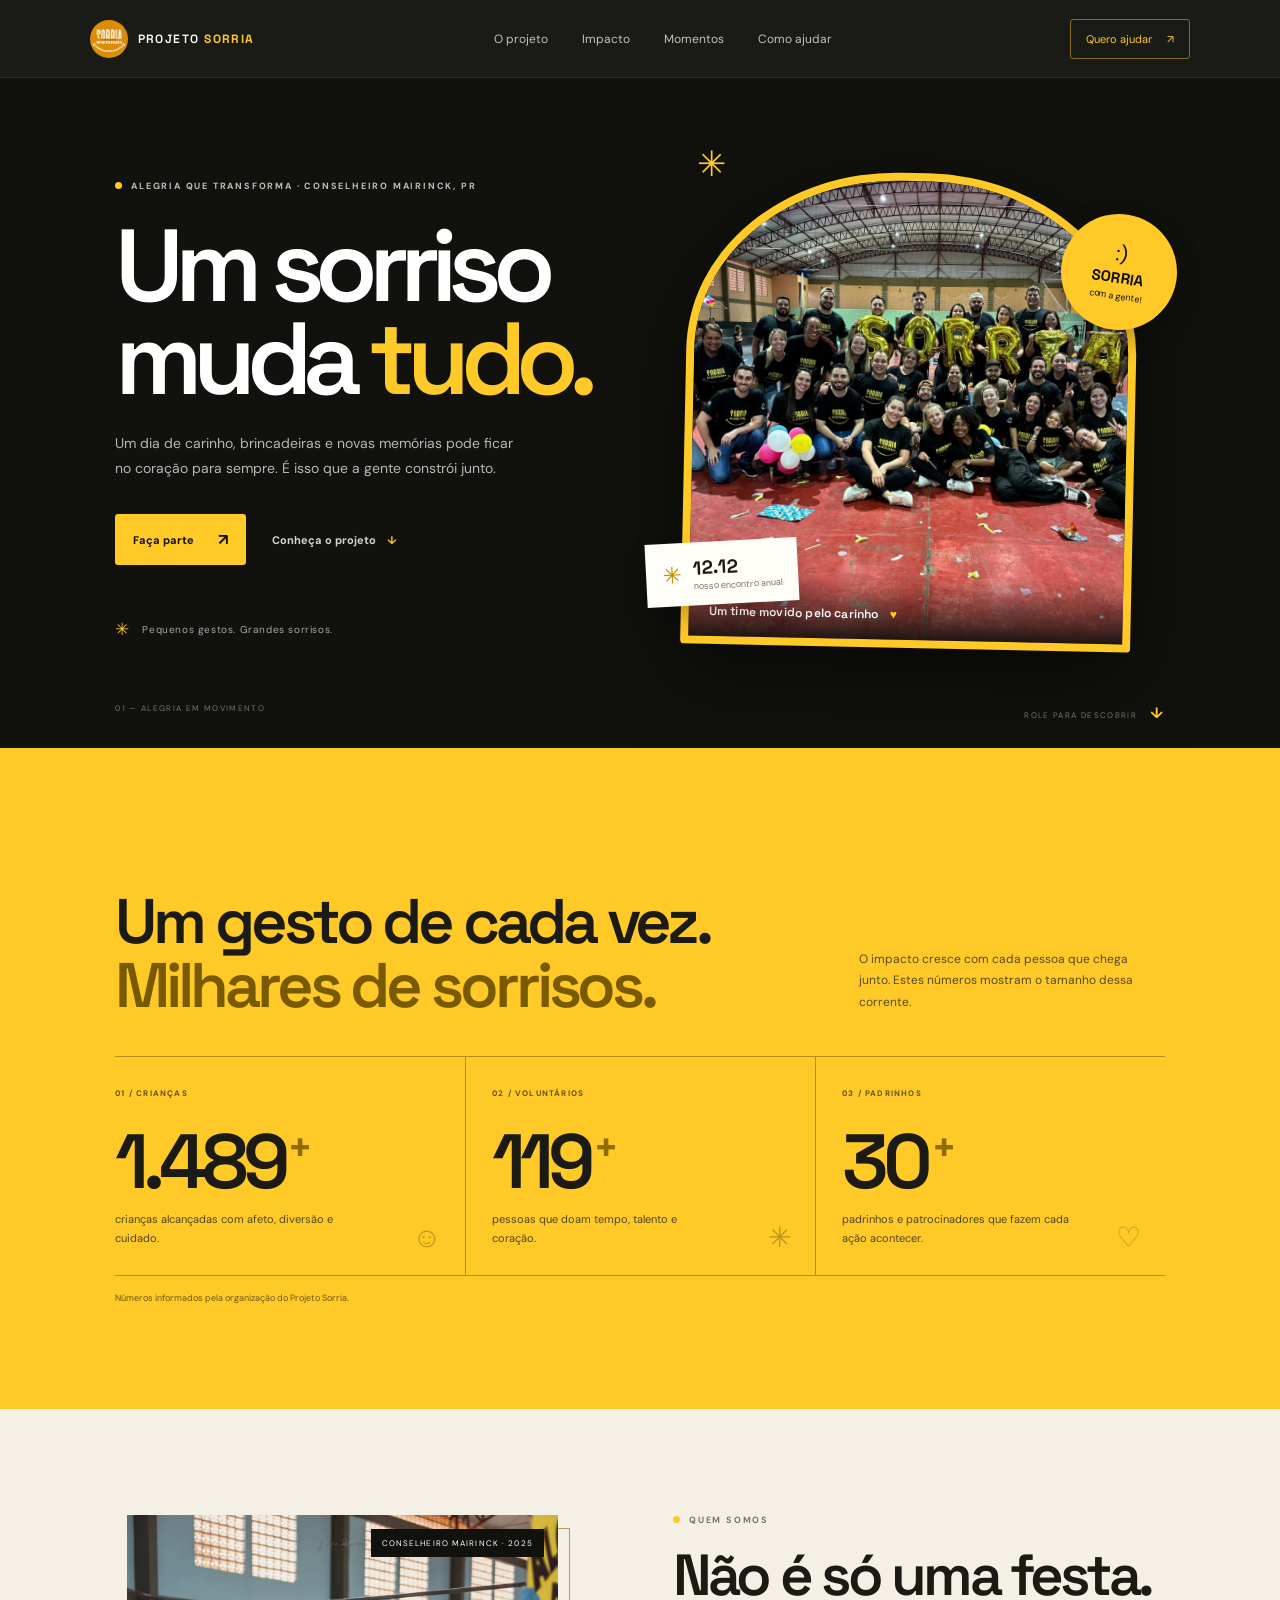
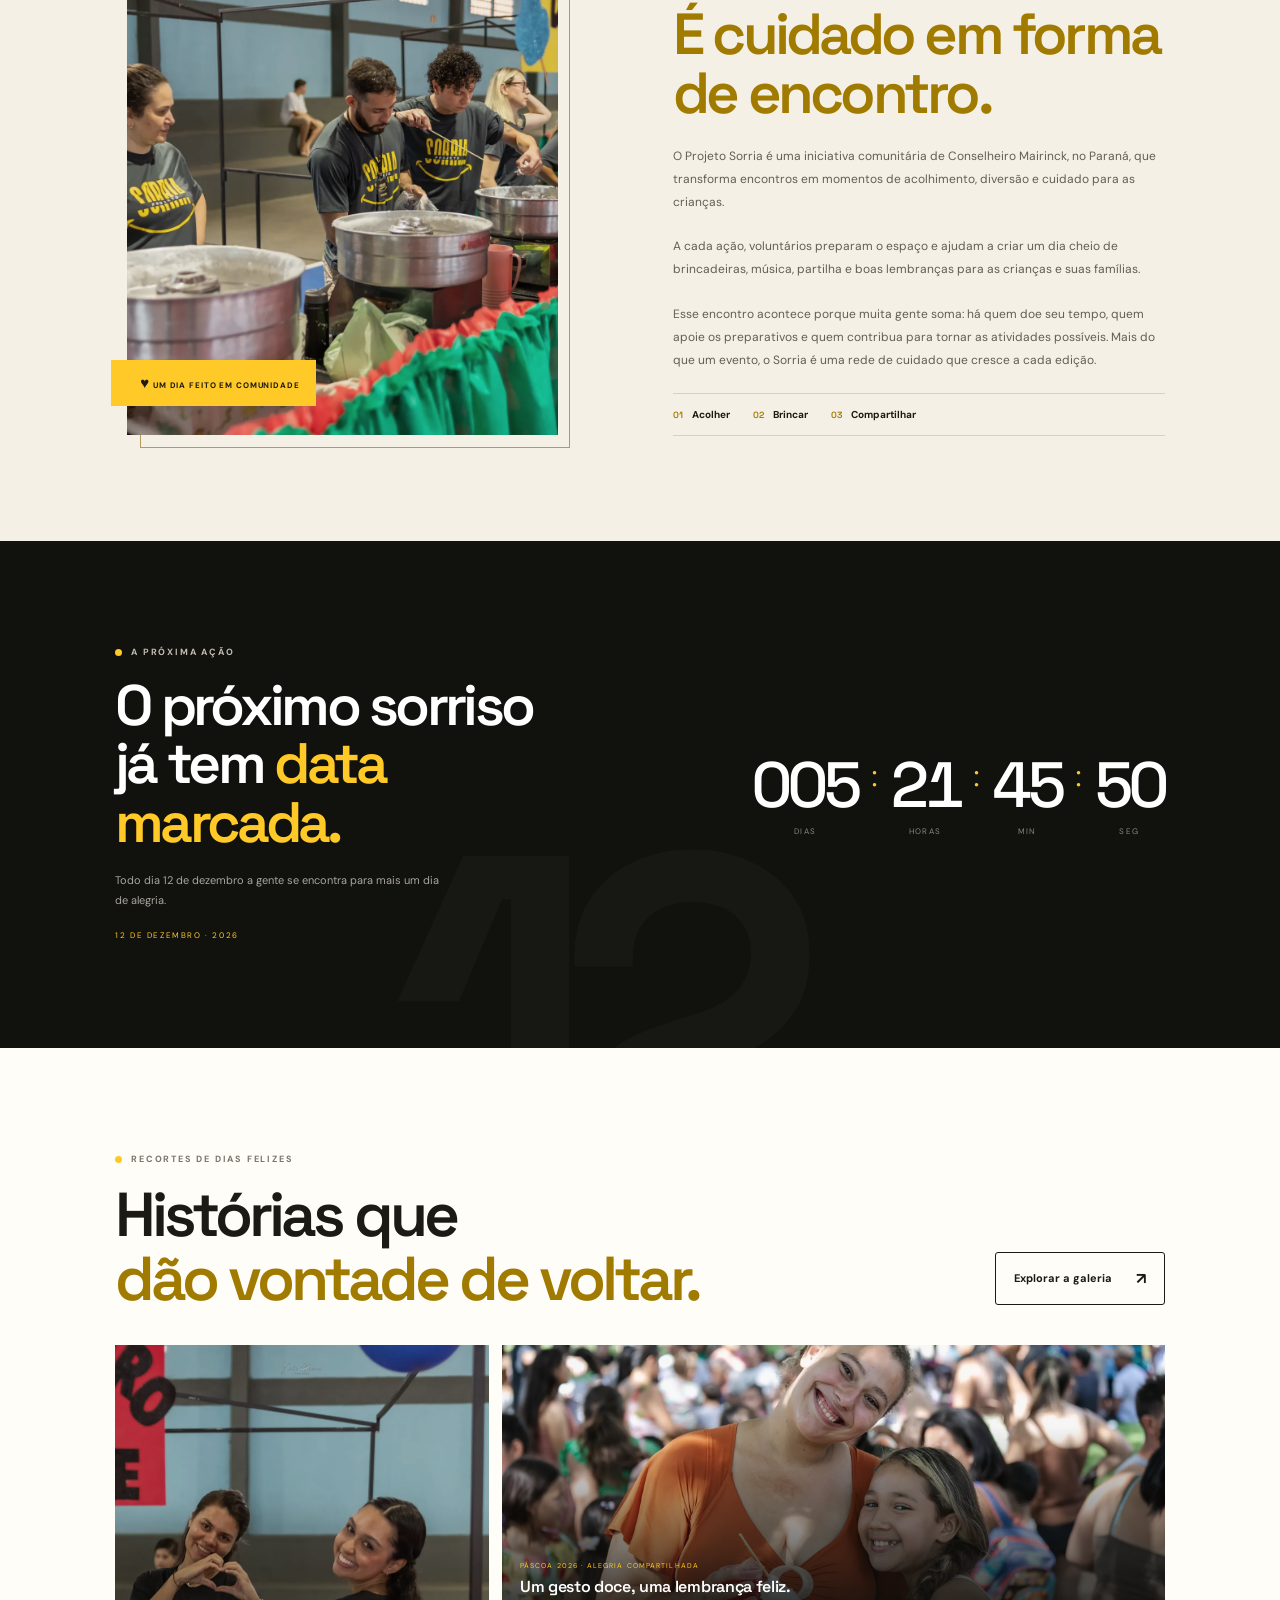
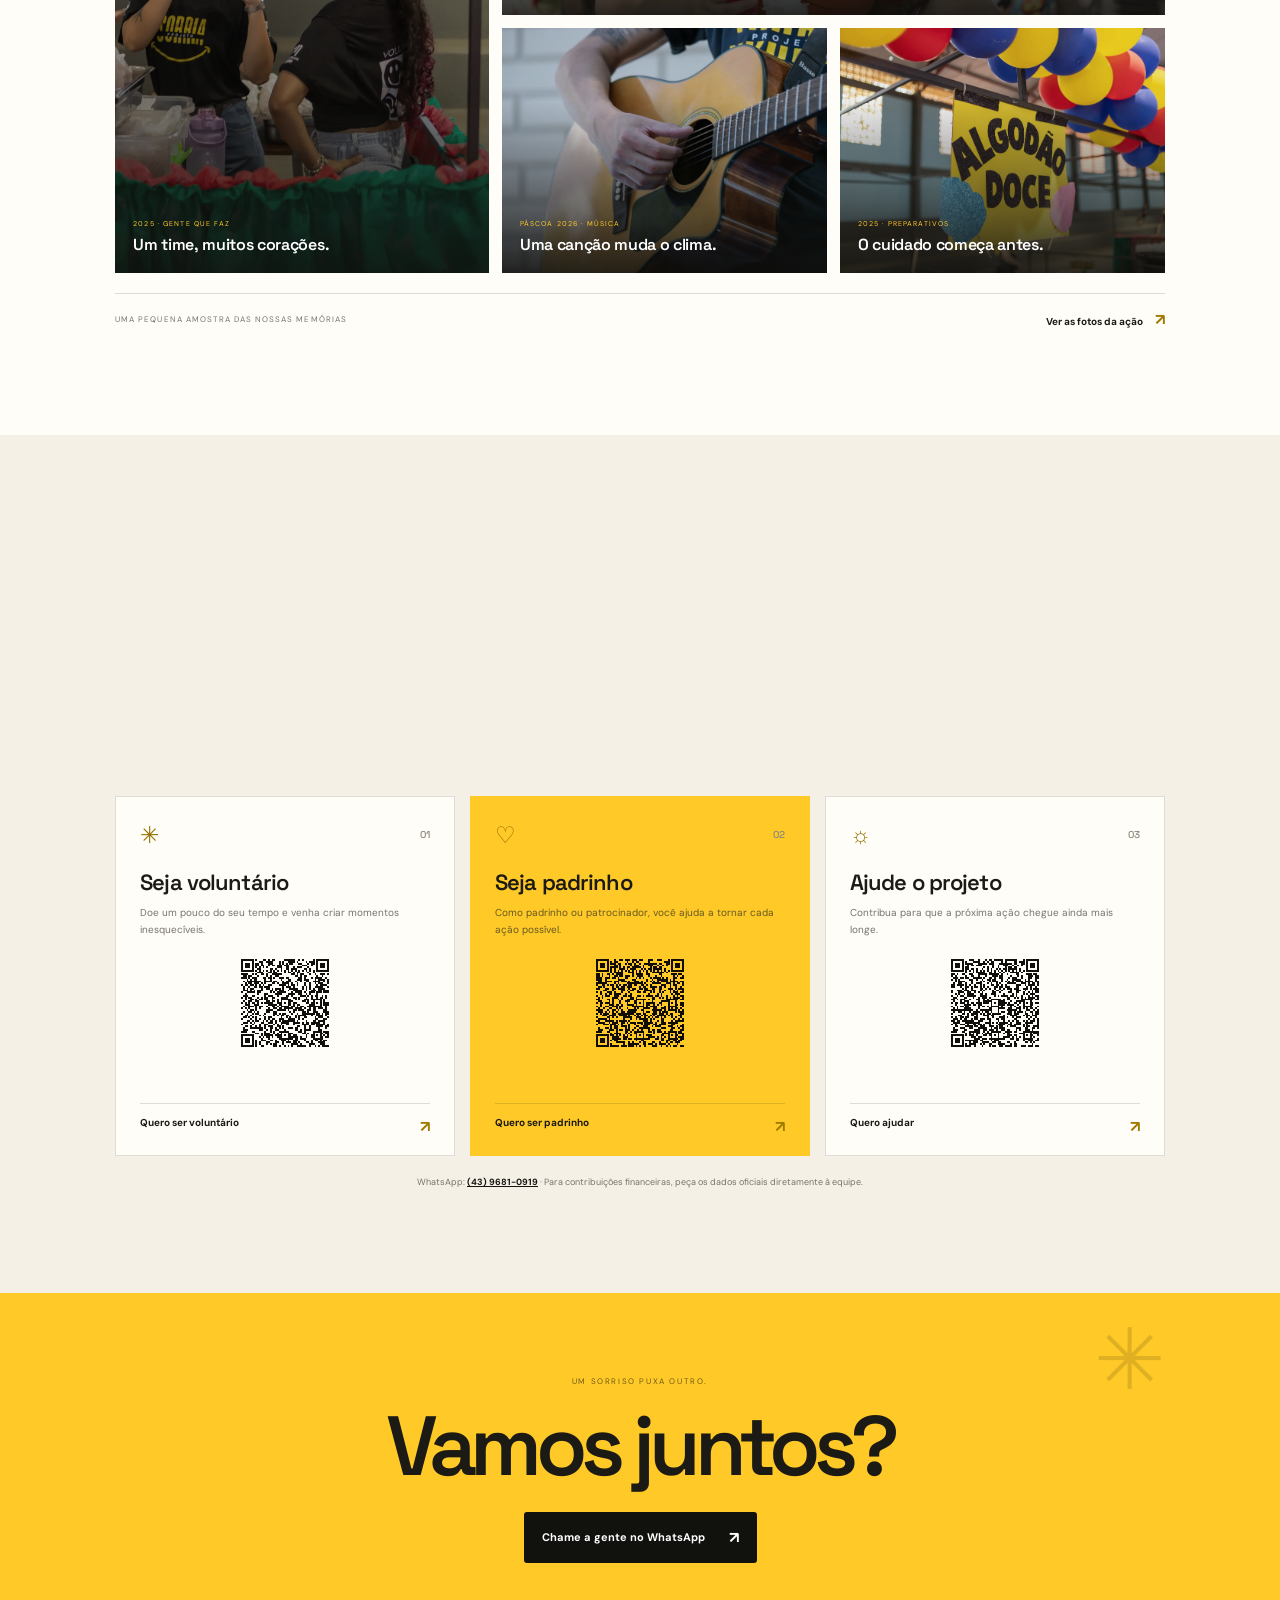
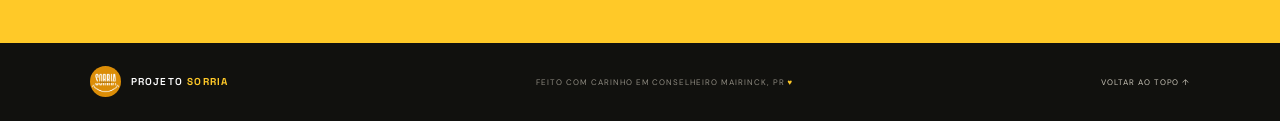
==== commit 896e4ec9: "Add site favicon and refine mobile photo gallery hero" ====
--- a/index.html
+++ b/index.html
@@ -6,6 +6,8 @@
   <meta name="theme-color" content="#11110e">
   <meta name="description" content="Projeto Sorria: mais de 1.500 crianças alcançadas. Veja nossas ações, conheça o impacto e venha fazer parte.">
   <title>Projeto Sorria — Alegria que transforma</title>
+  <link rel="icon" type="image/png" href="assets/logo-sorria.png">
+  <link rel="apple-touch-icon" href="assets/logo-sorria.png">
   <link rel="preconnect" href="https://fonts.googleapis.com">
   <link rel="preconnect" href="https://fonts.gstatic.com" crossorigin>
   <link href="https://fonts.googleapis.com/css2?family=DM+Sans:wght@400;500;600;700&family=Space+Grotesk:wght@400;500;600;700&display=swap" rel="stylesheet">
--- a/styles.css
+++ b/styles.css
@@ -93,3 +93,6 @@
   .final-cta h2{font-size:clamp(43px,12vw,58px)}
   .final-flower{font-size:34px;right:2%;top:5px}
 }
+
+.photos-hero:after{content:'';position:absolute;right:12vw;top:15px;width:280px;height:280px;border:1px solid rgba(255,201,40,.12);border-radius:50%;box-shadow:inset 0 0 0 22px rgba(255,201,40,.018),0 0 90px rgba(255,201,40,.045);transform:rotate(-12deg);pointer-events:none}
+@media(max-width:900px){.photos-hero:after{display:none}.count-spark{display:none}.photos-hero-bottom{align-items:flex-start;gap:10px}.photos-hero-bottom span{flex:1;max-width:none}.photos-hero-bottom span:last-child{text-align:right}}
